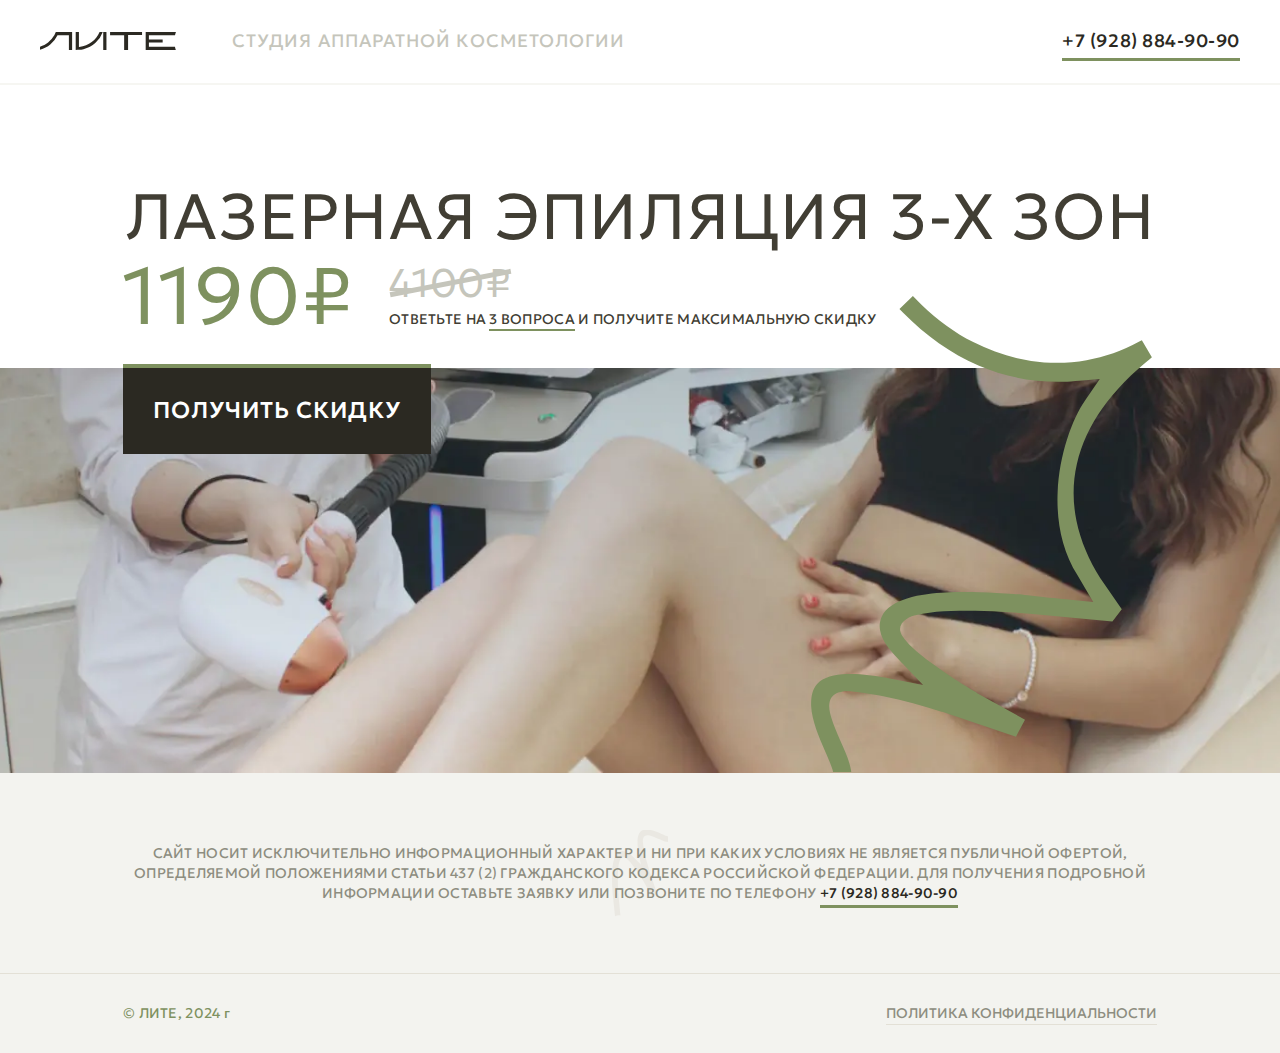
==== lite-without-animation/index.html @ 9e707480 "add two version of site" ====
<!DOCTYPE html>
<html lang="ru">
  <head>
    <title>Лите - Главная страница</title>
    <meta charset="utf-8">
    <meta name="keywords" content="">
    <meta name="description" content="Лите - Студия аппаратной косметологии">
    <meta http-equiv="X-UA-Compatible" content="IE=edge">
    <meta name="viewport" content="width=device-width, initial-scale=1.0">
    <meta name="format-detection" content="telephone=no">
    <link rel="shortcut icon" href="images/favicons/favicon.ico" type="image/x-icon">
    <link rel="apple-touch-icon" href="images/favicons/apple-touch-icon.png">
    <link rel="apple-touch-icon" sizes="180x180" href="images/favicons/apple-touch-icon-180x180.png">
    <link rel="icon" type="image/png" sizes="192x192" href="images/favicons/android-chrome-192x192.png">
    <link rel="icon" type="image/png" sizes="96x96" href="images/favicons/android-chrome-96x96.png">
    <link rel="icon" type="image/png" sizes="32x32" href="images/favicons/favicon-32x32.png">
    <link rel="icon" type="image/png" sizes="16x16" href="images/favicons/favicon-16x16.png">
    <link rel="manifest" href="images/favicons/manifest.json">
    <link rel="yandex-tableau-widget" href="images/favicons/yandex-browser-manifest.json">
    <meta name="msapplication-TileColor" content="#ffffff">
    <meta name="msapplication-TileImage" content="images/favicons/mstile-144x144.png">
    <meta name="msapplication-config" content="images/favicons/browserconfig.xml">
    <meta name="theme-color" content="#ffffff">
    <link rel="stylesheet" href="css/main.min.css">
  </head>
  <body class="index">
    <header class="scr_header">
      <div class="container scr_header__container">
        <button class="scr_header__logo quiz-close" type="button" aria-label="Перейти на главную">
          <picture> 
            <source media="(max-width: 767px)" srcset="./images/logo-small.svg" width="170" height="37"><img src="./images/logo.svg" width="145" height="19" alt="Логотип компании Лите">
          </picture><span>Студия аппаратной косметологии</span>
        </button><a class="scr_header__phone" href="tel:+79288849090" aria-label="Позвонить в компанию Лите"><span>+7 (928) 884-90-90</span><span>Звонок</span></a>
      </div>
      <div class="scr_header__progress"><span></span></div>
    </header>
    <main class="main">
      <div class="scr_quiz">
        <div class="container">
          <h1 class="scr_quiz__title">Лазерная <br class="mobile_only">эпиляция 3-х зон </h1>
          <div class="scr_quiz__info"> 
            <p class="scr_quiz__current">1190₽</p>
            <time class="scr_quiz__time" datetime="2024-05-15">до 15.05.24             </time>
            <p class="scr_quiz__old">4100₽</p>
            <p class="scr_quiz__cta">Ответьте на <span>3 вопроса</span> <br class="mobile_only">и получите максимальную скидку</p>
          </div>
        </div>
        <div class="scr_quiz__wrapper">
          <div class="container">
            <button class="scr_quiz__get_btn" type="button" aria-label="Получить скидку"><span>Получить скидку</span></button>
          </div>
          <div class="scr_quiz__img"><img sizes="100vw" srcset="./images/scr_quiz/scr_quiz_bg_640.webp 640w, ./images/scr_quiz/scr_quiz_bg_1000.webp 1000w, ./images/scr_quiz/scr_quiz_bg_1600.webp 1600w, ./images/scr_quiz/scr_quiz_bg_2000.webp 2000w, ./images/scr_quiz/scr_quiz_bg_3840.webp 3840w" src="images/undefined.webp" alt="Лазерная эпиляция" width="1920" height="525" decoding="async"/>
            <div class="scr_quiz__curve"></div>
          </div>
        </div>
        <div class="scr_quiz__forewarning">
          <div class="container">
            <p>Сайт носит исключительно информационный характер и ни при каких условиях не является публичной офертой, определяемой положениями Статьи 437 (2) Гражданского кодекса Российской Федерации. Для получения подробной информации оставьте заявку или позвоните по телефону <a href="tel:+79288849090">+7 (928) 884-90-90</a></p>
          </div>
        </div>
        <form class="scr_quiz__interview" action="#">
          <div class="scr_quiz__step active" data-step="1">
            <div class="scr_quiz__counter"><span>1</span>/4</div>
            <h2 class="scr_quiz__question">Вы делали ранее<br>лазерную эпиляцию?</h2>
            <p class="scr_quiz__hint">Выберите один вариант ответа</p>
            <fieldset class="scr_quiz__fieldset"> 
              <label class="scr_quiz__label scr_quiz__label_radio">
                <input type="radio" name="question_1" value="yes"><span class="scr_quiz__fake">Да</span>
              </label>
              <label class="scr_quiz__label scr_quiz__label_radio">
                <input type="radio" name="question_1" value="no"><span class="scr_quiz__fake">Нет</span>
              </label>
            </fieldset>
            <button class="scr_quiz__return quiz-close" type="button" aria-label="Вернуться на шаг назад">Назад</button>
          </div>
          <div class="scr_quiz__step" data-step="2">
            <div class="scr_quiz__counter"><span>2</span>/4</div>
            <h2 class="scr_quiz__question">Какие проблемы Вас привели к лазерной эпиляции?</h2>
            <p class="scr_quiz__hint">Выберите один вариант ответа</p>
            <fieldset class="scr_quiz__fieldset"> 
              <label class="scr_quiz__label scr_quiz__label_radio">
                <input type="radio" name="question_2" value="first_reason"><span class="scr_quiz__fake">Вросшие<br>волосы</span>
              </label>
              <label class="scr_quiz__label scr_quiz__label_radio">
                <input type="radio" name="question_2" value="second_reason"><span class="scr_quiz__fake">Раздражение<br>от бритья</span>
              </label>
              <label class="scr_quiz__label scr_quiz__label_radio">
                <input type="radio" name="question_2" value="third_reason"><span class="scr_quiz__fake">Просто<br>надоело бриться</span>
              </label>
              <label class="scr_quiz__label scr_quiz__label_radio">
                <input type="radio" name="question_2" value="all"><span class="scr_quiz__fake">Все<br>перечисленное</span>
              </label>
              <label class="scr_quiz__label scr_quiz__label_radio">
                <input type="radio" name="question_2" value="other"><span class="scr_quiz__fake">Другое</span>
              </label>
            </fieldset>
            <button class="scr_quiz__return quiz-backward" type="button" aria-label="Вернуться на шаг назад">Назад</button>
          </div>
          <div class="scr_quiz__step" data-step="3">
            <div class="scr_quiz__counter"><span>3</span>/4</div>
            <h2 class="scr_quiz__question">В каких зонах<br>хотели бы удалить волосы?</h2>
            <p class="scr_quiz__hint">Выберите один или более варианта ответа</p>
            <fieldset class="scr_quiz__fieldset"> 
              <label class="scr_quiz__label scr_quiz__label_checkbox">
                <input type="checkbox" name="question_3" value="bikini"><span class="scr_quiz__fake">Бикини</span>
              </label>
              <label class="scr_quiz__label scr_quiz__label_checkbox">
                <input type="checkbox" name="question_3" value="calves"><span class="scr_quiz__fake">Голени</span>
              </label>
              <label class="scr_quiz__label scr_quiz__label_checkbox">
                <input type="checkbox" name="question_3" value="armpits"><span class="scr_quiz__fake">Подмышки</span>
              </label>
              <label class="scr_quiz__label scr_quiz__label_checkbox">
                <input type="checkbox" name="question_3" value="all"><span class="scr_quiz__fake">Все тело</span>
              </label>
              <label class="scr_quiz__label scr_quiz__label_checkbox">
                <input type="checkbox" name="question_3" value="other"><span class="scr_quiz__fake">Другие зоны</span>
              </label>
            </fieldset>
            <div class="scr_quiz__nav">
              <button class="scr_quiz__return quiz-backward" type="button" aria-label="Вернуться на шаг назад">Назад</button>
              <button class="scr_quiz__forward quiz-forward" type="button" aria-label="Перейти к следующему шагу">Далее</button>
            </div>
          </div>
          <div class="scr_quiz__step" data-step="4">
            <div class="scr_quiz__counter"><span>4</span>/4</div>
            <h2 class="scr_quiz__question">Оставьте ваши контакты<br>и получите скидку</h2>
            <p class="scr_quiz__hint">Свяжемся с вами в ближайшее время, подробно проконсультируем и предложим удобную для вас дату</p>
            <fieldset class="scr_quiz__user_data_fieldset">
              <input class="scr_quiz__user_name scr_quiz__input" type="text" name="user_name" placeholder="ваше имя">
              <input class="scr_quiz__user_phone scr_quiz__input" type="text" name="user_phone" placeholder="ваш номер">
              <div class="scr_quiz__messenger">
                <label class="scr_quiz__messenger_label">
                  <input type="radio" name="user_messenger"><span>ЗВОНОК</span>
                </label>
                <label class="scr_quiz__messenger_label">
                  <input type="radio" name="user_messenger"><span>WhatsApp</span>
                </label>
                <label class="scr_quiz__messenger_label">
                  <input type="radio" name="user_messenger"><span>Telegram</span>
                </label>
              </div>
              <input class="scr_quiz__submit" type="submit" value="получить скидку">
            </fieldset>
            <button class="scr_quiz__return quiz-backward" type="button" aria-label="Вернуться на шаг назад">Назад</button>
          </div>
          <div class="scr_quiz__confirm">
            <h2 class="scr_quiz__thanks">Спасибо!</h2>
            <p class="scr_quiz__hint">Свяжемся с вами в ближайшее время, подробно проконсультируем и предложим удобную для вас дату</p>
            <button class="scr_quiz__close quiz-close" type="button">На главную</button>
          </div>
        </form>
      </div>
    </main>
    <footer class="scr_footer">
      <div class="container"><span class="scr_footer__copyright">© ЛИТЕ, 2024 г</span><a class="scr_footer__policy" href="#">Политика конфиденциальности</a></div>
    </footer>
    <script src="js/main.min.js"></script>
  </body>
</html>
---- lite-without-animation/css/main.min.css ----
html{line-height:1.15;-webkit-text-size-adjust:100%}body{margin:0}main{display:block}h1{font-size:2em;margin:.67em 0}hr{box-sizing:content-box;height:0;overflow:visible}pre{font-family:monospace,monospace;font-size:1em}a{background-color:transparent}abbr[title]{border-bottom:none;text-decoration:underline;-webkit-text-decoration:underline dotted;text-decoration:underline dotted}b,strong{font-weight:bolder}code,kbd,samp{font-family:monospace,monospace;font-size:1em}small{font-size:80%}sub,sup{font-size:75%;line-height:0;position:relative;vertical-align:baseline}sub{bottom:-.25em}sup{top:-.5em}img{border-style:none}button,input,optgroup,select,textarea{font-family:inherit;font-size:100%;line-height:1.15;outline:0;margin:0}button,input{overflow:visible}button,select{text-transform:none}[type=button],[type=reset],[type=submit],button{-webkit-appearance:button}[type=button]::-moz-focus-inner,[type=reset]::-moz-focus-inner,[type=submit]::-moz-focus-inner,button::-moz-focus-inner{border-style:none;padding:0}[type=button]:-moz-focusring,[type=reset]:-moz-focusring,[type=submit]:-moz-focusring,button:-moz-focusring{outline:1px dotted ButtonText}fieldset{padding:.35em .75em .625em}legend{box-sizing:border-box;color:inherit;display:table;max-width:100%;padding:0;white-space:normal}progress{vertical-align:baseline}textarea{overflow:auto}[type=checkbox],[type=radio]{box-sizing:border-box;padding:0}[type=number]::-webkit-inner-spin-button,[type=number]::-webkit-outer-spin-button{height:auto}[type=search]{-webkit-appearance:textfield;outline-offset:-2px}[type=search]::-webkit-search-decoration{-webkit-appearance:none}::-webkit-file-upload-button{-webkit-appearance:button;font:inherit}details{display:block}summary{display:list-item}template{display:none}[hidden]{display:none}@font-face{font-family:Geologica;src:local("Geologica Light"),local("Geologica-Light"),url(../fonts/Geologica-Light.woff2) format("woff2"),url(../fonts/Geologica-Light.woff) format("woff"),url(../fonts/Geologica-Light.ttf) format("truetype");font-weight:300;font-style:normal}@font-face{font-family:Geologica;src:local("Geologica Regular"),local("Geologica-Regular"),url(../fonts/Geologica-Regular.woff2) format("woff2"),url(../fonts/Geologica-Regular.woff) format("woff"),url(../fonts/Geologica-Regular.ttf) format("truetype");font-weight:400;font-style:normal}@font-face{font-family:Geologica;src:local("Geologica Medium"),local("Geologica-Medium"),url(../fonts/Geologica-Medium.woff2) format("woff2"),url(../fonts/Geologica-Medium.woff) format("woff"),url(../fonts/Geologica-Medium.ttf) format("truetype");font-weight:500;font-style:normal}@font-face{font-family:Nominee;src:url(../fonts/Nominee-MediumItalic.woff2) format("woff2"),url(../fonts/Nominee-MediumItalic.woff) format("woff"),url(../fonts/Nominee-MediumItalic.ttf) format("truetype");font-weight:500;font-style:italic;font-display:swap}*{box-sizing:border-box;min-height:.001vw}html{min-width:320px}body{width:100%;height:100%;min-height:100vh;min-width:320px;display:-webkit-flex;display:-ms-flexbox;display:flex;-webkit-flex-direction:column;-ms-flex-direction:column;flex-direction:column;-webkit-font-smoothing:antialiased;-moz-osx-font-smoothing:grayscale;color:#2b2922;font-family:Geologica,sans-serif;font-weight:400}body.lock,body.noscroll{overflow:hidden}.container{width:100%;max-width:1560px;min-width:320px;margin:0 auto;padding:0 20px}@media (max-width:1300px){.container{max-width:1074px}}a{color:inherit;text-decoration:none;outline:0}body,h1,h2,h3,h4,h5,h6,html,li,ol,p,ul{margin:0;padding:0;border:0;font-size:100%;vertical-align:baseline}ol,ul{list-style:none}button,input{padding:0;font-family:inherit;font-size:inherit;border:none;border-radius:0;-webkit-appearance:none;-moz-appearance:none;appearance:none;outline:0;color:inherit;background-color:transparent}button{cursor:pointer}textarea{border-radius:0}:active,:focus,:hover{outline:0;outline-offset:0}.scr_header{position:relative;z-index:4;padding:35px 0;background-color:#fff;border-bottom:2px solid #f6f6f2}@media (max-width:1600px){.scr_header{padding:33px 0}}@media (max-width:1300px){.scr_header{padding:31px 0}}@media (max-width:991px){.scr_header{padding:26px 0}}@media (max-width:767px){.scr_header{padding:25px 0 20px}}.scr_header.fixed{position:fixed;top:0;left:0;width:100%}.scr_header__container{max-width:1880px;display:-webkit-flex;display:-ms-flexbox;display:flex;-webkit-justify-content:space-between;-ms-flex-pack:justify;justify-content:space-between;-webkit-align-items:center;-ms-flex-align:center;align-items:center;padding:0 40px}@media (max-width:991px){.scr_header__container{padding:0 30px}}.scr_header__logo{display:-webkit-flex;display:-ms-flexbox;display:flex;-webkit-align-items:center;-ms-flex-align:center;align-items:center;gap:0 60px;cursor:pointer}.scr_header__logo img{display:block;width:145px;height:auto}.scr_header__logo span{white-space:nowrap;font-weight:400;font-size:20px;letter-spacing:.03em;text-transform:uppercase;color:#c5c5bb}@media (max-width:1300px){.scr_header__logo{gap:0 56px}.scr_header__logo img{width:136px}.scr_header__logo span{font-size:18px;letter-spacing:.06em}}@media (max-width:991px){.scr_header__logo{gap:0 29px}.scr_header__logo img{width:113px}.scr_header__logo span{font-size:15px}}@media (max-width:767px){.scr_header__logo{-webkit-flex-direction:column;-ms-flex-direction:column;flex-direction:column;gap:2px 0}.scr_header__logo img{width:167px}.scr_header__logo span{display:none}}.scr_header__phone{position:relative;font-weight:500;font-size:20px;letter-spacing:.03em;color:#2b2922;-webkit-transform:translateX(-25px);transform:translateX(-25px)}.scr_header__phone::after{content:"";position:absolute;display:block;bottom:-9px;left:0;width:100%;height:3px;background-color:#7e915f;transition:-webkit-transform .2s ease-out;transition:transform .2s ease-out;transition:transform .2s ease-out,-webkit-transform .2s ease-out}.scr_header__phone span:nth-child(2){display:none}@media (hover:hover){.scr_header__phone:hover::after{-webkit-transform:scaleX(1.1);transform:scaleX(1.1)}}@media (max-width:1600px){.scr_header__phone{-webkit-transform:translateX(-3px);transform:translateX(-3px)}}@media (max-width:1300px){.scr_header__phone{font-size:18px;text-align:right;-webkit-transform:translateX(0);transform:translateX(0)}}@media (max-width:991px){.scr_header__phone{font-size:15px}}@media (max-width:767px){.scr_header__phone::after{bottom:-2px;height:2px}.scr_header__phone span:nth-child(1){display:none}.scr_header__phone span:nth-child(2){display:block;font-size:16px;letter-spacing:.05em;text-transform:uppercase}}.scr_header__progress{position:absolute;bottom:-8px;left:0;width:100%;height:8px;overflow:hidden}.scr_header__progress span{display:block;position:absolute;width:100%;left:0;bottom:0;height:8px;background-color:#7e915f;-webkit-transform:translateX(-100%);transform:translateX(-100%);transition:-webkit-transform .2s ease-out;transition:transform .2s ease-out;transition:transform .2s ease-out,-webkit-transform .2s ease-out}.main{-webkit-flex-grow:1;-ms-flex-positive:1;flex-grow:1;display:-webkit-flex;display:-ms-flexbox;display:flex;-webkit-flex-direction:column;-ms-flex-direction:column;flex-direction:column}.scr_quiz{-webkit-flex-grow:1;-ms-flex-positive:1;flex-grow:1;display:-webkit-flex;display:-ms-flexbox;display:flex;-webkit-flex-direction:column;-ms-flex-direction:column;flex-direction:column;padding-top:103px;overflow-x:hidden}@media (max-width:1600px){.scr_quiz{padding-top:93px}}@media (max-width:1300px){.scr_quiz{padding-top:100px}}@media (max-width:991px){.scr_quiz{padding-top:74px}}@media (max-width:767px){.scr_quiz{padding-top:54px}}.scr_quiz>.container{-webkit-flex-shrink:0;-ms-flex-negative:0;flex-shrink:0}.mobile_only{display:none}@media (max-width:767px){.mobile_only{display:block}}.scr_quiz__title{margin-bottom:5px;font-weight:300;font-size:94px;line-height:1;letter-spacing:.02em;text-transform:uppercase;text-align:center;color:#413e34}@media (max-width:1600px){.scr_quiz__title{margin-bottom:10px;font-size:80px}}@media only screen and (max-width:1380px){.scr_quiz__title{font-size:70px}}@media only screen and (max-width:1380px) and (min-width:1301px){.scr_quiz__title{font-size:70px;font-size:calc(.1265822785 * 100vw + -94.6835443038px)}}@media only screen and (max-width:1380px) and (min-width:1380px){.scr_quiz__title{font-size:80px}}@media (max-width:1300px){.scr_quiz__title{margin-bottom:7px;font-size:64px}}@media only screen and (max-width:1080px){.scr_quiz__title{text-align:left;font-size:56px}}@media only screen and (max-width:1080px) and (min-width:992px){.scr_quiz__title{font-size:60px;font-size:calc(.0909090909 * 100vw + -34.1818181818px)}}@media only screen and (max-width:1080px) and (min-width:1080px){.scr_quiz__title{font-size:64px}}@media (max-width:991px){.scr_quiz__title{font-size:48px}}@media only screen and (max-width:820px){.scr_quiz__title{font-size:40px}}@media only screen and (max-width:820px) and (min-width:768px){.scr_quiz__title{font-size:44px;font-size:calc(.1538461538 * 100vw + -78.1538461538px)}}@media only screen and (max-width:820px) and (min-width:820px){.scr_quiz__title{font-size:48px}}@media (max-width:767px){.scr_quiz__title{margin-bottom:15px;padding-left:10px;font-size:32px;text-align:left}}@media only screen and (max-width:370px){.scr_quiz__title{padding-left:0}}.scr_quiz__info{display:grid;grid-template-columns:auto 1fr;grid-template-areas:"current old" "current cta";gap:0 30px;padding-left:10px}@media (max-width:1600px){.scr_quiz__info{gap:0 34px;padding-left:26px}}@media (max-width:1300px){.scr_quiz__info{padding-left:0}}@media (max-width:767px){.scr_quiz__info{grid-template-areas:"current time" "current old" "cta cta";gap:0 14px;padding-left:10px}}@media only screen and (max-width:370px){.scr_quiz__info{padding-left:0}}.scr_quiz__current{grid-area:current}.scr_quiz__time{grid-area:time}.scr_quiz__old{grid-area:old}.scr_quiz__cta{grid-area:cta}.scr_quiz__current{font-weight:300;font-size:120px;line-height:1;letter-spacing:.02em;text-transform:uppercase;color:#7e915f}@media (max-width:1600px){.scr_quiz__current{font-size:100px}}@media (max-width:1300px){.scr_quiz__current{font-size:80px}}@media (max-width:991px){.scr_quiz__current{font-size:60px}}@media (max-width:767px){.scr_quiz__current{font-size:64px}}@media only screen and (max-width:370px){.scr_quiz__current{font-size:58px}}.scr_quiz__time{display:none}@media (max-width:767px){.scr_quiz__time{display:block;padding-top:7px;font-weight:500;font-size:10px;letter-spacing:.02em;text-transform:uppercase;color:#c5c5bb}}.scr_quiz__old{position:relative;display:inline-block;width:-webkit-max-content;width:-moz-max-content;width:max-content;margin-bottom:3px;padding-top:10px;font-weight:300;font-size:60px;line-height:1;letter-spacing:.02em;text-transform:uppercase;color:#c5c5bb}.scr_quiz__old::after{content:"";position:absolute;display:block;left:0;top:55%;-webkit-transform:translateY(-50%) rotate(-11deg);transform:translateY(-50%) rotate(-11deg);width:100%;height:5px;background-color:#c5c5bb}@media (max-width:1600px){.scr_quiz__old{margin-bottom:0;padding-top:7px;font-size:50px}.scr_quiz__old::after{top:50%}}@media (max-width:1300px){.scr_quiz__old{font-size:40px}}@media (max-width:991px){.scr_quiz__old{font-size:30px}}@media (max-width:767px){.scr_quiz__old{font-size:40px}}@media only screen and (max-width:370px){.scr_quiz__old{font-size:30px}}.scr_quiz__cta{font-weight:400;font-size:20px;line-height:120%;letter-spacing:.02em;text-transform:uppercase;color:#413e34}.scr_quiz__cta span{position:relative;display:inline-block}.scr_quiz__cta span::after{content:"";display:block;position:absolute;left:0;bottom:-5px;width:100%;height:3px;background-color:#7e915f}@media (max-width:1600px){.scr_quiz__cta{font-size:17px}}@media (max-width:1300px){.scr_quiz__cta{font-size:14px}.scr_quiz__cta span:after{bottom:-3px;height:2px}}@media (max-width:767px){.scr_quiz__cta{margin-top:7px;font-size:14px;line-height:1.14}.scr_quiz__cta span::after{display:none}}.scr_quiz__wrapper{-webkit-flex-shrink:0;-ms-flex-negative:0;flex-shrink:0;position:relative;height:525px;margin-top:44px;cursor:pointer}.scr_quiz__wrapper .container{position:relative}@media (max-width:1600px){.scr_quiz__wrapper{height:446px;margin-top:35px}}@media (max-width:1300px){.scr_quiz__wrapper{height:405px;margin-top:32px}}@media (max-width:991px){.scr_quiz__wrapper{height:382px}}@media (max-width:767px){.scr_quiz__wrapper{height:auto;cursor:default;pointer-events:none}}.scr_quiz__img{position:relative;display:block;width:100%;height:100%}.scr_quiz__img img{display:block;width:100%;height:100%;-o-object-fit:cover;object-fit:cover}@media (max-width:767px){.scr_quiz__img{height:227px}}.scr_quiz__curve{position:absolute;bottom:0;right:10.9%;z-index:2;width:22.97%;max-width:441px;min-width:390px}.scr_quiz__curve::after{content:"";display:block;width:100%;padding-bottom:139.68%}.scr_quiz__curve::before{content:"";position:absolute;top:0;left:0;width:100%;height:100%;background-image:url("data:image/svg+xml,%3Csvg width='441' height='616' viewBox='0 0 441 616' fill='none' xmlns='http://www.w3.org/2000/svg'%3E%3Cpath fill-rule='evenodd' clip-rule='evenodd' d='M180.987 541.869L265.102 570.252L276.803 548.351L213.832 513.599L214.115 513.137C207.87 509.424 201.97 505.898 197.805 503.315L197.817 503.295C192.19 499.814 187.275 496.705 183.141 494.004C178.888 491.225 174.185 488.058 169.014 484.484C164.857 481.613 160.407 478.499 156.183 475.417C151.771 472.198 147.188 468.721 142.662 465.051C138.039 461.304 133.607 457.446 129.668 453.587C125.552 449.556 121.899 445.434 119.006 441.307C111.73 430.947 115.456 423.539 123.115 418.189C127.541 415.098 133.055 413.742 136.4 412.925L136.398 412.914L136.646 412.854C141.654 411.624 147.193 410.621 153.161 409.817C159.057 409.023 165.254 408.432 171.67 408.017C177.667 407.631 184.327 407.389 191.49 407.271C198.309 407.16 205.35 407.181 212.513 407.31C227.584 407.583 242.278 408.258 256.684 409.197C270.823 410.12 285.552 411.365 300.53 412.77L389.91 421.161L402.051 405.242L374.087 364.885C359.626 341.732 348.814 316.985 343.449 291.06C338.535 267.306 338.234 242.673 343.927 217.505C349.818 191.496 361.42 167.608 376.531 145.994C393.807 121.286 415.704 99.57 438.846 81.0973L438.827 81.0748L441 79.3397L428.021 57.2014L424.099 59.3467C402.709 71.052 379.94 79.0262 356.496 83.1642C333.019 87.3097 308.862 87.6124 284.737 83.9737C258.214 79.9807 233.101 71.5781 209.787 59.6248C185.435 47.1389 163.095 30.7664 143.213 11.5002C139.304 7.70692 135.495 3.85774 131.713 0L114.31 16.9513L119.094 21.8022C148.245 51.394 180.734 74.6724 216.536 90.0153C250.246 104.462 286.919 111.882 326.54 110.92H326.585C332.786 110.777 339.999 110.172 347.304 109.559L373.588 107.36L354.488 135.167C337.676 159.648 321.017 205.145 319.011 254.368C317.526 290.815 324.171 329.084 344.961 361.848C351.537 373.333 358.436 384.738 365.157 396.149L342.312 393.825C333.946 392.974 326.465 392.203 320.023 391.528C311.778 390.662 304.309 389.866 297.735 389.149C289.392 388.249 281.665 387.413 276.328 386.868C270.387 386.26 265.498 385.801 262.159 385.581H262.112C247.064 384.577 232.086 383.713 217.714 383.32C203.09 382.921 188.405 382.961 173.739 383.749C159.527 384.513 140.728 386.175 124.123 391.356C109.27 395.99 96.2681 403.421 91.0539 415.597C88.6336 421.248 88.2438 426.99 89.2473 432.596C90.5339 439.786 94.0631 446.868 98.64 453.395H98.6852C103.723 460.608 109.976 467.056 116.268 473.545L119.53 476.919L144.861 503.269L95.4886 493.865C81.7883 491.252 63.3109 488.549 46.0426 489.26C30.3871 489.907 15.8244 493.272 7.78292 502.123C4.85337 505.349 2.86161 509.341 1.6267 513.911C0.244285 519.029 -0.197102 524.805 0.0774425 531.026C0.894616 549.591 10.298 571.162 18.2705 589.452L18.2942 589.507L18.2824 589.512L18.3792 589.745L18.3965 589.738C21.9387 597.861 25.1826 605.301 26.9957 610.86C27.4812 612.351 28.0228 614.105 28.4847 616H51.9792C51.6853 613.96 51.3063 611.918 50.853 609.882C49.3565 603.156 47.0191 596.444 44.2209 590.05L41.286 583.367C36.4336 572.348 31.8686 561.986 28.6408 553.253C26.7933 548.252 25.3388 543.616 24.4365 539.439C23.3567 534.441 23.0756 529.927 23.8228 525.992C25.033 519.664 28.8949 515.147 36.0826 512.831C40.1964 511.505 45.5817 511.065 52.5046 511.664C56.4257 512.003 61.8779 512.714 69.0947 513.848C76.291 514.977 84.3335 516.385 93.3644 518.107C119.34 523.064 144.746 530.718 169.772 538.503L169.898 538.127L180.987 541.869Z' fill='%237E915F' /%3E%3C/svg%3E");background-repeat:no-repeat;background-position:center;background-size:contain}@media (max-width:1600px){.scr_quiz__curve{right:3.4%;width:27.45%;max-width:375px;min-width:310px}}@media (max-width:1300px){.scr_quiz__curve{right:10%;width:26.65%}}@media (max-width:991px){.scr_quiz__curve{right:-4%;width:34.17%;max-width:285px;min-width:240px}}@media (max-width:767px){.scr_quiz__curve{right:-9%;width:44.36%;max-width:173px;min-width:173px}}.scr_quiz__get_btn{position:absolute;top:-4px;left:20px;z-index:3;display:-webkit-flex;display:-ms-flexbox;display:flex;-webkit-justify-content:center;-ms-flex-pack:center;justify-content:center;-webkit-align-items:center;-ms-flex-align:center;align-items:center;min-width:308px;min-height:96px;font-weight:500;font-size:24px;letter-spacing:.04em;text-transform:uppercase;text-align:center;color:#fff;background-color:#2b2922;border-top:4px solid #7e915f;cursor:pointer;transition:background-color .2s ease-out,border-color .2s ease-out}@media (hover:hover){.scr_quiz__get_btn:hover{background-color:#7e915f;border-top-color:#2b2922}}@media (max-width:1300px){.scr_quiz__get_btn{min-height:90px;font-size:23px}}@media (max-width:767px){.scr_quiz__get_btn{position:relative;top:unset;left:unset;display:block;width:-webkit-max-content;width:-moz-max-content;width:max-content;min-width:unset;height:auto;min-height:unset;margin:0 auto 47px 0;border:0;border-radius:0;background-color:transparent!important;color:#2b2922;pointer-events:all}.scr_quiz__get_btn::before{content:"";display:block;position:absolute;bottom:-7px;left:0;width:100%;height:3px;background-color:#7e915f;transition:-webkit-transform .2s ease-out;transition:transform .2s ease-out;transition:transform .2s ease-out,-webkit-transform .2s ease-out;pointer-events:none}}@media (max-width:767px) and (hover:hover){.scr_quiz__get_btn:hover::before{-webkit-transform:scaleX(1.1);transform:scaleX(1.1)}}.scr_quiz__forewarning{-webkit-flex-grow:1;-ms-flex-positive:1;flex-grow:1;padding:75px 0;background-color:#f3f3ef}.scr_quiz__forewarning p{position:relative;z-index:1;font-weight:400;font-size:14px;line-height:143%;letter-spacing:.02em;text-transform:uppercase;text-align:center;color:#8d8d80}.scr_quiz__forewarning p::after{content:"";position:absolute;top:50%;left:50%;z-index:-1;width:56px;height:87px;-webkit-transform:translate(-50%,-50%);transform:translate(-50%,-50%);background-image:url("data:image/svg+xml,%3Csvg width='56' height='87' viewBox='0 0 56 87' fill='none' xmlns='http://www.w3.org/2000/svg'%3E%3Cpath fill-rule='evenodd' clip-rule='evenodd' d='M38.1773 43.6094L45.0011 63.8771L39.7357 66.6965L31.3806 51.5235L31.2696 51.5915C30.377 50.0868 29.5293 48.6652 28.9082 47.6618L28.9035 47.6646C28.0664 46.3086 27.3191 45.1241 26.6699 44.1284C26.0016 43.1037 25.2403 41.9703 24.3807 40.7243C22.8879 38.5579 21.3639 36.4203 19.7088 34.375C18.8081 33.2608 17.8804 32.193 16.9529 31.2438C15.9833 30.2521 14.9926 29.3718 14.0001 28.6748C11.5096 26.9216 9.72846 27.8197 8.44243 29.665C7.69926 30.7312 7.37297 32.06 7.17679 32.8662L7.17394 32.8655C6.84765 34.1978 6.61198 35.545 6.42948 36.9046C6.01775 39.9663 5.86803 43.0529 5.81744 46.14C5.79059 47.7832 5.79551 49.4798 5.82649 51.2057C5.89257 54.8371 6.05443 58.3776 6.28029 61.8487C6.50203 65.2554 6.80145 68.8045 7.13935 72.4136L8.41558 86.0391C6.58256 85.5667 4.59543 85.9335 3.04327 87C2.52725 81.912 2.01332 76.8242 1.46065 71.7401C1.24382 69.7296 1.04297 67.868 0.911834 66.5821C0.765729 65.1506 0.655261 63.9726 0.602601 63.1678V63.1567C0.129955 56.0662 -0.218536 48.9677 0.161956 41.8629C0.481011 35.9186 1.55769 24.6265 7.81902 21.9397C10.9851 20.5806 14.2551 21.905 16.9067 23.7673V23.7787C18.6406 24.9923 20.1907 26.499 21.7508 28.0148L28.8973 34.9048L26.6361 23.0083C26.008 19.7071 25.358 15.255 25.5292 11.0941C25.6846 7.32188 26.4938 3.81298 28.6216 1.87537C30.4508 0.210411 33.2061 -0.0858536 35.5704 0.018692C40.0338 0.215591 45.2203 2.48112 49.6176 4.40239L49.6305 4.40809L49.6318 4.40523L49.6878 4.42859L49.686 4.43274C51.6391 5.28597 53.4277 6.06787 54.7643 6.50473C55.1226 6.62173 55.5444 6.7522 56 6.86349V12.5246C53.8515 12.2143 51.7454 11.5255 49.7611 10.6552L48.1542 9.94801C45.5055 8.77854 43.0142 7.67885 40.9143 6.90111C39.7119 6.45595 38.5973 6.10548 37.5934 5.88808C34.8319 5.28986 32.1917 5.597 31.196 8.69448C30.8775 9.68546 30.7714 10.9831 30.9154 12.6512C30.997 13.596 31.1681 14.9097 31.4405 16.6488C31.712 18.3825 32.0507 20.3204 32.4645 22.4964C33.6563 28.7552 35.4963 34.877 37.368 40.907L37.2777 40.9373L38.1773 43.6094Z' fill='%23EAE8E2' /%3E%3C/svg%3E");background-repeat:no-repeat;background-position:center;background-size:cover}.scr_quiz__forewarning a{position:relative;display:inline-block;font-weight:500;color:#2b2922}.scr_quiz__forewarning a::after{content:"";position:absolute;bottom:-5px;left:0;width:100%;height:3px;background-color:#7e915f;transition:-webkit-transform .2s ease-out;transition:transform .2s ease-out;transition:transform .2s ease-out,-webkit-transform .2s ease-out;pointer-events:none}@media (hover:hover){.scr_quiz__forewarning a:hover::after{-webkit-transform:scaleX(1.05);transform:scaleX(1.05)}}@media (max-width:1600px){.scr_quiz__forewarning p{max-width:1200px;margin:0 auto}}@media (max-width:1300px){.scr_quiz__forewarning{padding:70px 0}}@media (max-width:991px){.scr_quiz__forewarning{padding:60px 0}.scr_quiz__forewarning p{max-width:746px;font-size:13px}}@media (max-width:767px){.scr_quiz__forewarning{padding:37px 0}.scr_quiz__forewarning p{max-width:330px;font-size:8px;line-height:125%;text-align:left}.scr_quiz__forewarning a::after{bottom:-1px;height:1px}}.scr_quiz__interview{position:fixed;top:0;left:0;z-index:3;width:100%;min-width:320px;height:100%;-webkit-flex-direction:column;-ms-flex-direction:column;flex-direction:column;-webkit-align-items:center;-ms-flex-align:center;align-items:center;background-color:#fff;overflow-y:auto;display:none}.scr_quiz__interview.active{display:-webkit-flex;display:-ms-flexbox;display:flex}.scr_quiz__step{padding-top:114px}@media (max-width:1300px){.scr_quiz__step{padding-top:100px}}@media (max-width:991px){.scr_quiz__step{padding-top:84px}}@media (max-width:767px){.scr_quiz__step{width:100%;padding:93px 30px 0}}.scr_quiz__counter{margin-bottom:130px;font-weight:400;font-size:20px;text-transform:uppercase;text-align:center;color:#969696}.scr_quiz__counter span{font-size:40px;color:#2b2922}@media (max-width:1300px){.scr_quiz__counter{margin-bottom:115px}}@media (max-width:991px){.scr_quiz__counter{margin-bottom:93px;font-size:17px}.scr_quiz__counter span{font-size:34px}}@media (max-width:767px){.scr_quiz__counter{margin-bottom:60px;font-size:20px}.scr_quiz__counter span{font-size:40px}}.scr_quiz__question,.scr_quiz__thanks{max-width:720px;margin:0 auto 30px;font-family:Nominee,sans-serif;font-style:italic;font-weight:600;font-size:40px;line-height:110%;text-transform:uppercase;text-align:center;color:#2b2922}@media (max-width:1300px){.scr_quiz__question,.scr_quiz__thanks{margin-bottom:25px;font-size:36px;line-height:111%}}@media (max-width:991px){.scr_quiz__question,.scr_quiz__thanks{margin-bottom:22px;font-size:32px;line-height:117%}}@media (max-width:767px){.scr_quiz__question,.scr_quiz__thanks{margin-bottom:18px;font-size:20px;line-height:110%}}.scr_quiz__hint{max-width:480px;margin:0 auto 30px;font-weight:300;font-size:14px;letter-spacing:.02em;text-align:center;color:#c5c5bb}@media (max-width:1300px){.scr_quiz__hint{font-size:13px}}@media (max-width:991px){.scr_quiz__hint{margin-bottom:26px}}@media (max-width:767px){.scr_quiz__hint{margin-bottom:24px;font-size:12px}}.scr_quiz__fieldset{max-width:751px;display:-webkit-flex;display:-ms-flexbox;display:flex;-webkit-justify-content:center;-ms-flex-pack:center;justify-content:center;gap:20px;-webkit-flex-wrap:wrap;-ms-flex-wrap:wrap;flex-wrap:wrap;margin:0;margin-bottom:110px;padding:0;-webkit-appearance:none;-moz-appearance:none;appearance:none;border:0;outline:0}@media (max-width:1300px){.scr_quiz__fieldset{margin-bottom:93px}}@media (max-width:991px){.scr_quiz__fieldset{margin-bottom:65px}}@media (max-width:767px){.scr_quiz__fieldset{gap:15px;margin-bottom:15px}}.scr_quiz__label input{position:absolute;width:1px;height:1px;z-index:-1;border:0;padding:0}.scr_quiz__label input:checked+.scr_quiz__fake{color:#fff;background-color:#2b2922;font-family:Nominee,sans-serif;font-style:italic;font-weight:600}@media (max-width:575px){.scr_quiz__label{width:47%}}.scr_quiz__label_radio input:checked+.scr_quiz__fake::after{opacity:1}.scr_quiz__label_radio .scr_quiz__fake{position:relative}.scr_quiz__label_radio .scr_quiz__fake::after{content:"";position:absolute;bottom:0;right:-5%;width:102px;height:117px;opacity:0;transition:opacity .2s ease-out;background-image:url("data:image/svg+xml,%3Csvg width='102' height='117' viewBox='0 0 102 117' fill='none' xmlns='http://www.w3.org/2000/svg'%3E%3Cpath fill-rule='evenodd' clip-rule='evenodd' d='M90.5671 71.584L102 46.999L95.7162 42.7311L83.0436 60.6847L82.9064 60.5789C81.73 62.1351 80.5519 63.6834 79.3687 65.1901C78.2763 66.5851 77.1655 67.9689 76.0375 69.3379C74.8931 70.726 73.7719 72.0536 72.6767 73.3144C71.6448 74.5029 70.5408 75.7593 69.4972 76.9004C68.296 78.2135 67.0679 79.5102 65.8903 80.6728L65.8835 80.6656C64.555 81.9776 63.2286 83.2012 61.9645 84.2341C60.5968 85.3516 59.2191 86.3245 57.8682 87.0647C54.4622 88.9332 52.3227 87.5566 50.9426 85.0529C50.1523 83.6192 49.9206 81.8793 49.7814 80.8313L49.773 80.7678L49.771 80.7682C49.5621 79.2144 49.4392 77.4972 49.3908 75.6487C49.344 73.8461 49.3684 71.9509 49.4536 69.9891C49.5365 68.0955 49.6813 66.0704 49.8766 63.9501C50.0671 61.8796 50.3067 59.7384 50.584 57.5586C51.1731 52.9321 51.8613 48.5046 52.614 44.2195C53.3482 40.0398 54.2182 35.5962 55.1545 31.0328L60.6596 4.21042L56.2057 0L43.1238 7.07098L42.9841 7.14085C35.441 10.766 27.5382 13.2301 19.4633 14.0007C13.0218 14.6155 6.50072 14.1524 0 12.3454V18.699C6.64197 20.3646 13.7757 21.2689 20.9035 20.9064C27.7795 20.5566 34.6604 19.0347 41.0923 15.8867L41.1899 15.8312L52.2262 10.8754L50.7589 17.7508C50.1599 20.5574 49.6773 22.8076 49.324 24.4373C48.7322 27.1669 48.2404 29.4199 47.8647 31.1206L47.8607 31.1247C46.8271 35.8261 45.9464 39.829 45.5995 41.7941C44.7932 46.343 44.0341 50.8657 43.4435 55.1887C42.8357 59.6351 42.3619 64.0918 42.1202 68.529C41.8837 72.8716 41.7701 78.6383 42.8037 83.8588C43.7256 88.5144 45.5623 92.7025 49.1035 94.6867C50.7525 95.6114 52.4867 95.9207 54.2177 95.8026C56.4373 95.6505 58.7158 94.8093 60.8701 93.6295H60.8841C63.1517 92.393 65.3605 90.6811 67.5829 88.9587C67.7454 88.8326 67.6441 88.9108 67.5829 88.9591L67.5845 88.9608L68.7397 88.0756L77.5969 81.2705L73.1065 95.9171C72.0857 99.2428 70.9421 103.541 70.3655 107.9C69.9486 111.054 69.8273 114.222 70.2795 117H77.9742C77.4877 116.357 77.1367 115.554 76.9331 114.573C76.6662 113.287 76.7102 111.643 77.1215 109.563C77.3772 108.269 77.7714 106.632 78.324 104.596C78.8149 102.785 79.5112 100.406 80.4383 97.3852C82.8176 89.6351 85.9827 82.1935 89.1742 74.8758L89.0606 74.8239L90.5671 71.584Z' fill='%237E915F' /%3E%3C/svg%3E");background-repeat:no-repeat;background-position:center;background-size:cover;pointer-events:none}@media (max-width:1300px){.scr_quiz__label_radio .scr_quiz__fake::after{width:93px;height:106px}}@media (max-width:991px){.scr_quiz__label_radio .scr_quiz__fake::after{width:87px;height:100px}}@media (max-width:767px){.scr_quiz__label_radio .scr_quiz__fake::after{width:80px;height:92px}}.scr_quiz__label_checkbox input:checked+.scr_quiz__fake::after{display:none}.scr_quiz__label_checkbox input:checked+.scr_quiz__fake::before{display:block;background-image:url("data:image/svg+xml,%3Csvg width='24' height='24' viewBox='0 0 24 24' fill='none' xmlns='http://www.w3.org/2000/svg'%3E%3Cpath d='M21 7.00003L9 19L3.5 13.5L4.91 12.09L9 16.17L19.59 5.59003L21 7.00003Z' fill='%23A5BE7D' /%3E%3C/svg%3E");background-repeat:no-repeat;background-position:center;background-size:cover}.scr_quiz__label_checkbox .scr_quiz__fake{position:relative;-webkit-justify-content:space-between;-ms-flex-pack:justify;justify-content:space-between;gap:0 10px;padding:55px 50px 17px 24px}.scr_quiz__label_checkbox .scr_quiz__fake::after,.scr_quiz__label_checkbox .scr_quiz__fake::before{content:"";position:absolute;bottom:17px;right:24px;width:24px;height:24px;display:inline-block;box-sizing:border-box}.scr_quiz__label_checkbox .scr_quiz__fake::before{display:none}.scr_quiz__label_checkbox .scr_quiz__fake::after{border:2px solid #c5c5bb;transition:border-color .2s ease-out}@media (hover:hover){.scr_quiz__label_checkbox .scr_quiz__fake:hover::after{border-color:#fff}}@media (max-width:767px){.scr_quiz__label_checkbox .scr_quiz__fake{padding:54px 30px 12px 11px}.scr_quiz__label_checkbox .scr_quiz__fake::after,.scr_quiz__label_checkbox .scr_quiz__fake::before{width:16px;height:16px;bottom:12px;right:11px}}.scr_quiz__fake{height:100%;display:-webkit-flex;display:-ms-flexbox;display:flex;-webkit-align-items:flex-end;-ms-flex-align:end;align-items:flex-end;width:237px;min-height:100px;padding:60px 24px 17px;font-weight:400;font-size:18px;color:#8d8d80;background-color:#f3f3ef;cursor:pointer;transition:color .2s ease-out,background-color .2s ease-out}@media (hover:hover){.scr_quiz__fake:hover{color:#fff;background-color:#2b2922;font-family:Nominee,sans-serif;font-style:italic;font-weight:600}}@media (max-width:1300px){.scr_quiz__fake{width:215px;min-height:90px;padding:55px 24px 17px;font-size:16px}}@media (max-width:991px){.scr_quiz__fake{width:202px;min-height:85px;padding:51px 24px 17px;font-size:15px}}@media (max-width:767px){.scr_quiz__fake{width:156px;min-height:80px;padding:54px 11px 12px;font-size:14px}}@media (max-width:575px){.scr_quiz__fake{width:100%}}.scr_quiz__return{min-width:495px;min-height:100px;margin:0 auto;display:-webkit-flex;display:-ms-flexbox;display:flex;-webkit-justify-content:center;-ms-flex-pack:center;justify-content:center;-webkit-align-items:center;-ms-flex-align:center;align-items:center;padding:5px;font-weight:400;font-size:14px;letter-spacing:.05em;text-transform:uppercase;text-align:center;color:#c5c5bb;transition:color .2s ease-out}@media (max-width:767px){.scr_quiz__return{width:100%;min-width:unset;min-height:80px;font-size:16px}}@media (hover:hover){.scr_quiz__return:hover{color:#2b2922}}.scr_quiz__nav{max-width:500px;margin:26px auto 0;display:-webkit-flex;display:-ms-flexbox;display:flex;-webkit-justify-content:space-between;-ms-flex-pack:justify;justify-content:space-between;-webkit-align-items:center;-ms-flex-align:center;align-items:center}.scr_quiz__nav .scr_quiz__forward,.scr_quiz__nav .scr_quiz__return{display:inline-block;width:auto;min-width:auto;min-height:50px;margin:0}.scr_quiz__nav .scr_quiz__forward{position:relative;font-weight:500;font-size:20px;letter-spacing:.05em;text-transform:uppercase;color:#2b2922}.scr_quiz__nav .scr_quiz__forward::after{content:"";position:absolute;bottom:7px;left:0;width:100%;height:3px;background-color:#7e915f;transition:-webkit-transform .2s ease-out;transition:transform .2s ease-out;transition:transform .2s ease-out,-webkit-transform .2s ease-out;pointer-events:none}@media (hover:hover){.scr_quiz__nav .scr_quiz__forward:hover::after{-webkit-transform:scaleX(1.1);transform:scaleX(1.1)}}@media (max-width:1300px){.scr_quiz__nav .scr_quiz__forward{font-size:18px}}@media (max-width:991px){.scr_quiz__nav .scr_quiz__forward{font-size:16px}}.scr_quiz__user_data_fieldset{max-width:494px;margin:0 auto 110px;padding:0;border:0;outline:0;-webkit-appearance:none;-moz-appearance:none;appearance:none}@media (max-width:1300px){.scr_quiz__user_data_fieldset{max-width:470px;margin-bottom:93px}}@media (max-width:991px){.scr_quiz__user_data_fieldset{margin-top:85px;margin-bottom:65px}}@media (max-width:767px){.scr_quiz__user_data_fieldset{margin-top:0;margin-bottom:15px}}.scr_quiz__input{display:-webkit-flex;display:-ms-flexbox;display:flex;-webkit-align-items:flex-end;-ms-flex-align:end;align-items:flex-end;width:100%;min-height:62px;padding:20px 0 5px;margin-bottom:30px;font-weight:500;font-size:20px;line-height:1;letter-spacing:.03em;text-transform:uppercase;border-bottom:2px solid #c5c5bb}.scr_quiz__input::-webkit-input-placeholder{color:#c5c5bb}.scr_quiz__input::-moz-placeholder{color:#c5c5bb}.scr_quiz__input:-ms-input-placeholder{color:#c5c5bb}.scr_quiz__input::placeholder{color:#c5c5bb}.scr_quiz__input:focus{border-bottom-color:#7e915f}@media (max-width:1600px){.scr_quiz__input{padding:35px 0 3px}}@media (max-width:1300px){.scr_quiz__input{min-height:40px;font-size:19px}}@media (max-width:991px){.scr_quiz__input{padding:30px 0 3px}}@media (max-width:767px){.scr_quiz__input{min-height:42px;padding:10px 0 5px;font-size:16px}}@media only screen and (max-width:360px){.scr_quiz__input{font-size:14px}}.scr_quiz__messenger{display:-webkit-flex;display:-ms-flexbox;display:flex;-webkit-justify-content:space-between;-ms-flex-pack:justify;justify-content:space-between;-webkit-align-items:center;-ms-flex-align:center;align-items:center;margin-top:60px;border-bottom:2px solid #c5c5bb}@media (max-width:991px){.scr_quiz__messenger{margin-top:50px}}.scr_quiz__messenger_label{position:relative}.scr_quiz__messenger_label input{position:absolute;top:0;left:0;z-index:-1;width:1px;height:1px;opacity:0}.scr_quiz__messenger_label input:checked+span{color:#2b2922}.scr_quiz__messenger_label input:checked+span::after{opacity:1}.scr_quiz__messenger_label span{position:relative;display:inline-block;font-weight:500;font-size:20px;letter-spacing:.03em;text-transform:uppercase;text-align:right;color:#c5c5bb;padding-bottom:8px;transition:color .2s ease-out;cursor:pointer}.scr_quiz__messenger_label span::after{content:"";position:absolute;bottom:-4px;left:0;z-index:1;width:100%;height:4px;background-color:#7e915f;opacity:0;transition:opacity .2s ease-out}@media (hover:hover){.scr_quiz__messenger_label span:hover{color:#2b2922}}@media (max-width:1300px){.scr_quiz__messenger_label span{font-size:19px}}@media (max-width:767px){.scr_quiz__messenger_label span{font-size:16px}}@media only screen and (max-width:360px){.scr_quiz__messenger_label span{font-size:14px}}.scr_quiz__submit{display:-webkit-flex;display:-ms-flexbox;display:flex;-webkit-justify-content:center;-ms-flex-pack:center;justify-content:center;-webkit-align-items:center;-ms-flex-align:center;align-items:center;width:100%;min-height:96px;margin-top:56px;font-weight:500;font-size:24px;letter-spacing:.04em;text-transform:uppercase;text-align:center;color:#fff;background-color:#7e915f;cursor:pointer;transition:background-color .2s ease-out}@media (hover:hover){.scr_quiz__submit:hover{background-color:#718255}}@media (max-width:1600px){.scr_quiz__submit{margin-top:53px}}@media (max-width:1300px){.scr_quiz__submit{min-height:90px;font-size:23px}}@media (max-width:767px){.scr_quiz__submit{min-height:72px;margin-top:62px;font-size:20px}}.scr_quiz__confirm{padding-top:290px}@media (max-width:1300px){.scr_quiz__confirm{padding-top:260px}}@media (max-width:991px){.scr_quiz__confirm{padding-top:233px}}@media (max-width:767px){.scr_quiz__confirm{padding:190px 30px 0}}.scr_quiz__close{position:relative;display:block;width:-webkit-max-content;width:-moz-max-content;width:max-content;margin:0 auto;font-weight:500;font-size:20px;letter-spacing:.03em;text-align:center;text-transform:uppercase;color:#2b2922}.scr_quiz__close::after{content:"";display:block;position:absolute;bottom:-9px;left:0;width:100%;height:3px;background-color:#7e915f;transition:-webkit-transform .2s ease-out;transition:transform .2s ease-out;transition:transform .2s ease-out,-webkit-transform .2s ease-out;pointer-events:none}@media (hover:hover){.scr_quiz__close:hover::after{-webkit-transform:scaleX(1.07);transform:scaleX(1.07)}}@media (max-width:1300px){.scr_quiz__close{font-size:18px}}@media (max-width:991px){.scr_quiz__close{font-size:16px}}.scr_quiz__step{display:none}.scr_quiz__step.active{display:block}.scr_quiz__confirm{display:none}.scr_quiz__confirm.active{display:block}.scr_footer{min-height:80px;display:-webkit-flex;display:-ms-flexbox;display:flex;-webkit-align-items:center;-ms-flex-align:center;align-items:center;padding:20px 0;background-color:#f3f3ef;border-top:1px solid #e3e0d6}.scr_footer .container{min-height:100%;display:-webkit-flex;display:-ms-flexbox;display:flex;-webkit-justify-content:space-between;-ms-flex-pack:justify;justify-content:space-between;-webkit-align-items:center;-ms-flex-align:center;align-items:center}.scr_footer__copyright{font-weight:400;font-size:14px;line-height:143%;letter-spacing:.02em;color:#7e915f}@media (max-width:991px){.scr_footer__copyright{font-size:13px}}@media (max-width:767px){.scr_footer__copyright{font-size:10px;line-height:200%}}.scr_footer__policy{position:relative;font-weight:400;font-size:14px;line-height:143%;text-transform:uppercase;text-align:right;color:#8d8d80}.scr_footer__policy::after{content:"";position:absolute;left:0;bottom:-2px;width:100%;height:1px;background-color:#e3e0d6;transition:background-color .2s ease-out}@media (hover:hover){.scr_footer__policy:hover::after{background-color:#8d8d80}}@media (max-width:991px){.scr_footer__policy{font-size:13px}}@media (max-width:767px){.scr_footer__policy{font-size:10px;line-height:200%}}
/*# sourceMappingURL=maps/main.min.css.map */
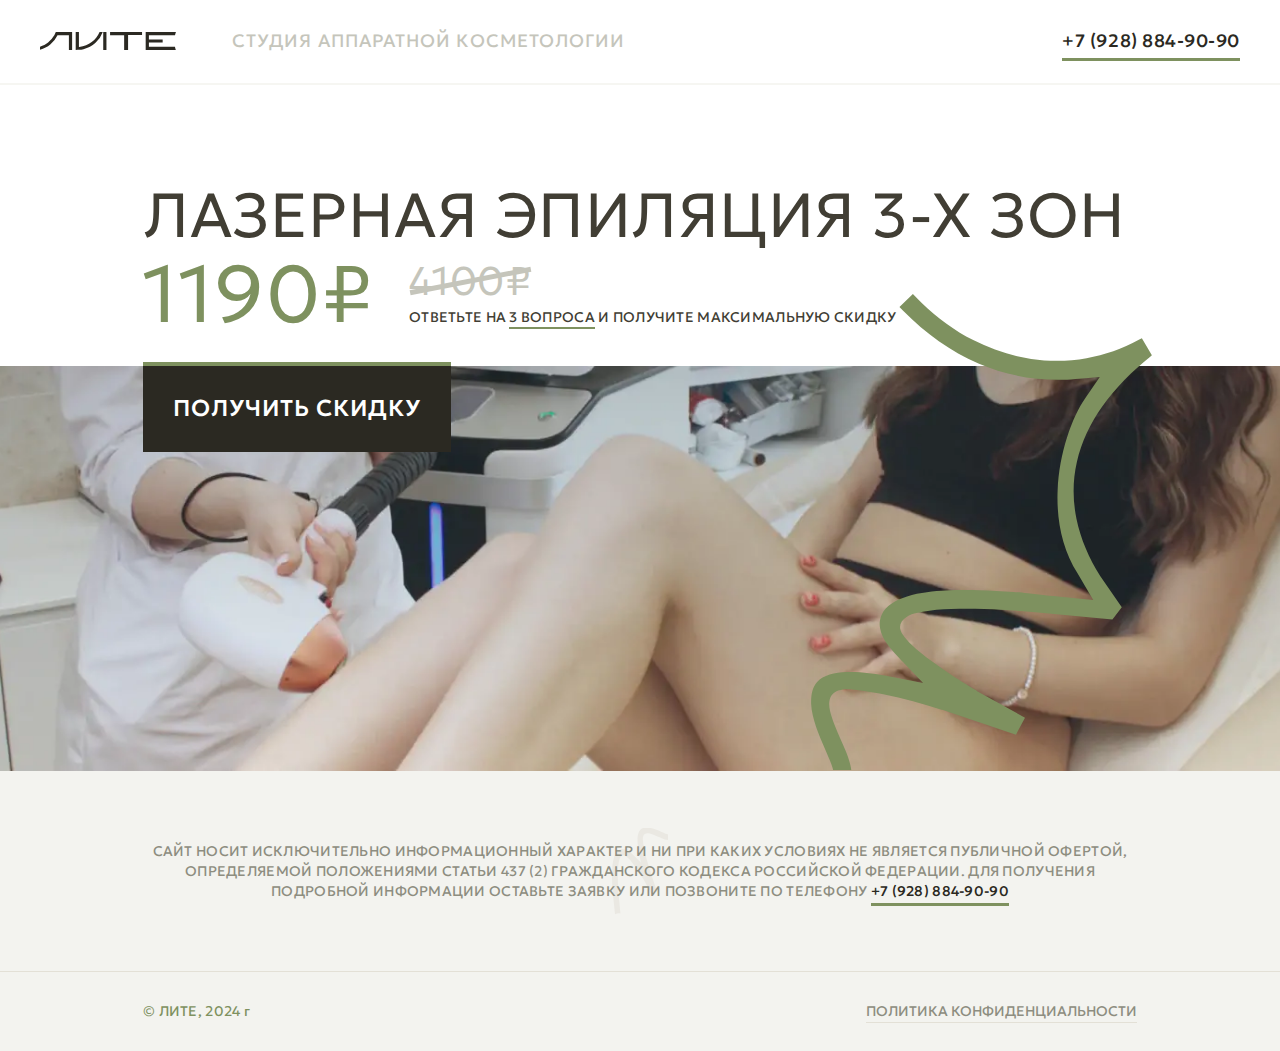
==== commit 6df251d8: "update gh-pages after add policy page" ====
--- a/lite-without-animation/index.html
+++ b/lite-without-animation/index.html
@@ -25,14 +25,11 @@
   </head>
   <body class="index">
     <header class="scr_header">
-      <div class="container scr_header__container">
-        <button class="scr_header__logo quiz-close" type="button" aria-label="Перейти на главную">
+      <div class="container scr_header__container"><a class="scr_header__logo" href="./index.html" aria-label="Перейти на главную">
           <picture> 
             <source media="(max-width: 767px)" srcset="./images/logo-small.svg" width="170" height="37"><img src="./images/logo.svg" width="145" height="19" alt="Логотип компании Лите">
-          </picture><span>Студия аппаратной косметологии</span>
-        </button><a class="scr_header__phone" href="tel:+79288849090" aria-label="Позвонить в компанию Лите"><span>+7 (928) 884-90-90</span><span>Звонок</span></a>
-      </div>
-      <div class="scr_header__progress"><span></span></div>
+          </picture><span>Студия аппаратной косметологии</span></a><a class="scr_header__phone" href="tel:+79288849090" aria-label="Позвонить в компанию Лите"><span>+7 (928) 884-90-90</span><span>Звонок</span></a></div>
+      <div class="scr_header__progress"><span class="progress-line"></span></div>
     </header>
     <main class="main">
       <div class="scr_quiz">
@@ -128,10 +125,10 @@
             <p class="scr_quiz__hint">Свяжемся с вами в ближайшее время, подробно проконсультируем и предложим удобную для вас дату</p>
             <fieldset class="scr_quiz__user_data_fieldset">
               <input class="scr_quiz__user_name scr_quiz__input" type="text" name="user_name" placeholder="ваше имя">
-              <input class="scr_quiz__user_phone scr_quiz__input" type="text" name="user_phone" placeholder="ваш номер">
+              <input class="scr_quiz__user_phone scr_quiz__input required" type="text" name="user_phone" placeholder="ваш номер">
               <div class="scr_quiz__messenger">
                 <label class="scr_quiz__messenger_label">
-                  <input type="radio" name="user_messenger"><span>ЗВОНОК</span>
+                  <input type="radio" name="user_messenger" checked><span>ЗВОНОК</span>
                 </label>
                 <label class="scr_quiz__messenger_label">
                   <input type="radio" name="user_messenger"><span>WhatsApp</span>
@@ -153,7 +150,7 @@
       </div>
     </main>
     <footer class="scr_footer">
-      <div class="container"><span class="scr_footer__copyright">© ЛИТЕ, 2024 г</span><a class="scr_footer__policy" href="#">Политика конфиденциальности</a></div>
+      <div class="container"><span class="scr_footer__copyright">© ЛИТЕ, 2024 г</span><a class="scr_footer__policy" href="./policy.html">Политика конфиденциальности</a></div>
     </footer>
     <script src="js/main.min.js"></script>
   </body>
--- a/lite-without-animation/css/main.min.css
+++ b/lite-without-animation/css/main.min.css
@@ -1,2 +1,2 @@
-html{line-height:1.15;-webkit-text-size-adjust:100%}body{margin:0}main{display:block}h1{font-size:2em;margin:.67em 0}hr{box-sizing:content-box;height:0;overflow:visible}pre{font-family:monospace,monospace;font-size:1em}a{background-color:transparent}abbr[title]{border-bottom:none;text-decoration:underline;-webkit-text-decoration:underline dotted;text-decoration:underline dotted}b,strong{font-weight:bolder}code,kbd,samp{font-family:monospace,monospace;font-size:1em}small{font-size:80%}sub,sup{font-size:75%;line-height:0;position:relative;vertical-align:baseline}sub{bottom:-.25em}sup{top:-.5em}img{border-style:none}button,input,optgroup,select,textarea{font-family:inherit;font-size:100%;line-height:1.15;outline:0;margin:0}button,input{overflow:visible}button,select{text-transform:none}[type=button],[type=reset],[type=submit],button{-webkit-appearance:button}[type=button]::-moz-focus-inner,[type=reset]::-moz-focus-inner,[type=submit]::-moz-focus-inner,button::-moz-focus-inner{border-style:none;padding:0}[type=button]:-moz-focusring,[type=reset]:-moz-focusring,[type=submit]:-moz-focusring,button:-moz-focusring{outline:1px dotted ButtonText}fieldset{padding:.35em .75em .625em}legend{box-sizing:border-box;color:inherit;display:table;max-width:100%;padding:0;white-space:normal}progress{vertical-align:baseline}textarea{overflow:auto}[type=checkbox],[type=radio]{box-sizing:border-box;padding:0}[type=number]::-webkit-inner-spin-button,[type=number]::-webkit-outer-spin-button{height:auto}[type=search]{-webkit-appearance:textfield;outline-offset:-2px}[type=search]::-webkit-search-decoration{-webkit-appearance:none}::-webkit-file-upload-button{-webkit-appearance:button;font:inherit}details{display:block}summary{display:list-item}template{display:none}[hidden]{display:none}@font-face{font-family:Geologica;src:local("Geologica Light"),local("Geologica-Light"),url(../fonts/Geologica-Light.woff2) format("woff2"),url(../fonts/Geologica-Light.woff) format("woff"),url(../fonts/Geologica-Light.ttf) format("truetype");font-weight:300;font-style:normal}@font-face{font-family:Geologica;src:local("Geologica Regular"),local("Geologica-Regular"),url(../fonts/Geologica-Regular.woff2) format("woff2"),url(../fonts/Geologica-Regular.woff) format("woff"),url(../fonts/Geologica-Regular.ttf) format("truetype");font-weight:400;font-style:normal}@font-face{font-family:Geologica;src:local("Geologica Medium"),local("Geologica-Medium"),url(../fonts/Geologica-Medium.woff2) format("woff2"),url(../fonts/Geologica-Medium.woff) format("woff"),url(../fonts/Geologica-Medium.ttf) format("truetype");font-weight:500;font-style:normal}@font-face{font-family:Nominee;src:url(../fonts/Nominee-MediumItalic.woff2) format("woff2"),url(../fonts/Nominee-MediumItalic.woff) format("woff"),url(../fonts/Nominee-MediumItalic.ttf) format("truetype");font-weight:500;font-style:italic;font-display:swap}*{box-sizing:border-box;min-height:.001vw}html{min-width:320px}body{width:100%;height:100%;min-height:100vh;min-width:320px;display:-webkit-flex;display:-ms-flexbox;display:flex;-webkit-flex-direction:column;-ms-flex-direction:column;flex-direction:column;-webkit-font-smoothing:antialiased;-moz-osx-font-smoothing:grayscale;color:#2b2922;font-family:Geologica,sans-serif;font-weight:400}body.lock,body.noscroll{overflow:hidden}.container{width:100%;max-width:1560px;min-width:320px;margin:0 auto;padding:0 20px}@media (max-width:1300px){.container{max-width:1074px}}a{color:inherit;text-decoration:none;outline:0}body,h1,h2,h3,h4,h5,h6,html,li,ol,p,ul{margin:0;padding:0;border:0;font-size:100%;vertical-align:baseline}ol,ul{list-style:none}button,input{padding:0;font-family:inherit;font-size:inherit;border:none;border-radius:0;-webkit-appearance:none;-moz-appearance:none;appearance:none;outline:0;color:inherit;background-color:transparent}button{cursor:pointer}textarea{border-radius:0}:active,:focus,:hover{outline:0;outline-offset:0}.scr_header{position:relative;z-index:4;padding:35px 0;background-color:#fff;border-bottom:2px solid #f6f6f2}@media (max-width:1600px){.scr_header{padding:33px 0}}@media (max-width:1300px){.scr_header{padding:31px 0}}@media (max-width:991px){.scr_header{padding:26px 0}}@media (max-width:767px){.scr_header{padding:25px 0 20px}}.scr_header.fixed{position:fixed;top:0;left:0;width:100%}.scr_header__container{max-width:1880px;display:-webkit-flex;display:-ms-flexbox;display:flex;-webkit-justify-content:space-between;-ms-flex-pack:justify;justify-content:space-between;-webkit-align-items:center;-ms-flex-align:center;align-items:center;padding:0 40px}@media (max-width:991px){.scr_header__container{padding:0 30px}}.scr_header__logo{display:-webkit-flex;display:-ms-flexbox;display:flex;-webkit-align-items:center;-ms-flex-align:center;align-items:center;gap:0 60px;cursor:pointer}.scr_header__logo img{display:block;width:145px;height:auto}.scr_header__logo span{white-space:nowrap;font-weight:400;font-size:20px;letter-spacing:.03em;text-transform:uppercase;color:#c5c5bb}@media (max-width:1300px){.scr_header__logo{gap:0 56px}.scr_header__logo img{width:136px}.scr_header__logo span{font-size:18px;letter-spacing:.06em}}@media (max-width:991px){.scr_header__logo{gap:0 29px}.scr_header__logo img{width:113px}.scr_header__logo span{font-size:15px}}@media (max-width:767px){.scr_header__logo{-webkit-flex-direction:column;-ms-flex-direction:column;flex-direction:column;gap:2px 0}.scr_header__logo img{width:167px}.scr_header__logo span{display:none}}.scr_header__phone{position:relative;font-weight:500;font-size:20px;letter-spacing:.03em;color:#2b2922;-webkit-transform:translateX(-25px);transform:translateX(-25px)}.scr_header__phone::after{content:"";position:absolute;display:block;bottom:-9px;left:0;width:100%;height:3px;background-color:#7e915f;transition:-webkit-transform .2s ease-out;transition:transform .2s ease-out;transition:transform .2s ease-out,-webkit-transform .2s ease-out}.scr_header__phone span:nth-child(2){display:none}@media (hover:hover){.scr_header__phone:hover::after{-webkit-transform:scaleX(1.1);transform:scaleX(1.1)}}@media (max-width:1600px){.scr_header__phone{-webkit-transform:translateX(-3px);transform:translateX(-3px)}}@media (max-width:1300px){.scr_header__phone{font-size:18px;text-align:right;-webkit-transform:translateX(0);transform:translateX(0)}}@media (max-width:991px){.scr_header__phone{font-size:15px}}@media (max-width:767px){.scr_header__phone::after{bottom:-2px;height:2px}.scr_header__phone span:nth-child(1){display:none}.scr_header__phone span:nth-child(2){display:block;font-size:16px;letter-spacing:.05em;text-transform:uppercase}}.scr_header__progress{position:absolute;bottom:-8px;left:0;width:100%;height:8px;overflow:hidden}.scr_header__progress span{display:block;position:absolute;width:100%;left:0;bottom:0;height:8px;background-color:#7e915f;-webkit-transform:translateX(-100%);transform:translateX(-100%);transition:-webkit-transform .2s ease-out;transition:transform .2s ease-out;transition:transform .2s ease-out,-webkit-transform .2s ease-out}.main{-webkit-flex-grow:1;-ms-flex-positive:1;flex-grow:1;display:-webkit-flex;display:-ms-flexbox;display:flex;-webkit-flex-direction:column;-ms-flex-direction:column;flex-direction:column}.scr_quiz{-webkit-flex-grow:1;-ms-flex-positive:1;flex-grow:1;display:-webkit-flex;display:-ms-flexbox;display:flex;-webkit-flex-direction:column;-ms-flex-direction:column;flex-direction:column;padding-top:103px;overflow-x:hidden}@media (max-width:1600px){.scr_quiz{padding-top:93px}}@media (max-width:1300px){.scr_quiz{padding-top:100px}}@media (max-width:991px){.scr_quiz{padding-top:74px}}@media (max-width:767px){.scr_quiz{padding-top:54px}}.scr_quiz>.container{-webkit-flex-shrink:0;-ms-flex-negative:0;flex-shrink:0}.mobile_only{display:none}@media (max-width:767px){.mobile_only{display:block}}.scr_quiz__title{margin-bottom:5px;font-weight:300;font-size:94px;line-height:1;letter-spacing:.02em;text-transform:uppercase;text-align:center;color:#413e34}@media (max-width:1600px){.scr_quiz__title{margin-bottom:10px;font-size:80px}}@media only screen and (max-width:1380px){.scr_quiz__title{font-size:70px}}@media only screen and (max-width:1380px) and (min-width:1301px){.scr_quiz__title{font-size:70px;font-size:calc(.1265822785 * 100vw + -94.6835443038px)}}@media only screen and (max-width:1380px) and (min-width:1380px){.scr_quiz__title{font-size:80px}}@media (max-width:1300px){.scr_quiz__title{margin-bottom:7px;font-size:64px}}@media only screen and (max-width:1080px){.scr_quiz__title{text-align:left;font-size:56px}}@media only screen and (max-width:1080px) and (min-width:992px){.scr_quiz__title{font-size:60px;font-size:calc(.0909090909 * 100vw + -34.1818181818px)}}@media only screen and (max-width:1080px) and (min-width:1080px){.scr_quiz__title{font-size:64px}}@media (max-width:991px){.scr_quiz__title{font-size:48px}}@media only screen and (max-width:820px){.scr_quiz__title{font-size:40px}}@media only screen and (max-width:820px) and (min-width:768px){.scr_quiz__title{font-size:44px;font-size:calc(.1538461538 * 100vw + -78.1538461538px)}}@media only screen and (max-width:820px) and (min-width:820px){.scr_quiz__title{font-size:48px}}@media (max-width:767px){.scr_quiz__title{margin-bottom:15px;padding-left:10px;font-size:32px;text-align:left}}@media only screen and (max-width:370px){.scr_quiz__title{padding-left:0}}.scr_quiz__info{display:grid;grid-template-columns:auto 1fr;grid-template-areas:"current old" "current cta";gap:0 30px;padding-left:10px}@media (max-width:1600px){.scr_quiz__info{gap:0 34px;padding-left:26px}}@media (max-width:1300px){.scr_quiz__info{padding-left:0}}@media (max-width:767px){.scr_quiz__info{grid-template-areas:"current time" "current old" "cta cta";gap:0 14px;padding-left:10px}}@media only screen and (max-width:370px){.scr_quiz__info{padding-left:0}}.scr_quiz__current{grid-area:current}.scr_quiz__time{grid-area:time}.scr_quiz__old{grid-area:old}.scr_quiz__cta{grid-area:cta}.scr_quiz__current{font-weight:300;font-size:120px;line-height:1;letter-spacing:.02em;text-transform:uppercase;color:#7e915f}@media (max-width:1600px){.scr_quiz__current{font-size:100px}}@media (max-width:1300px){.scr_quiz__current{font-size:80px}}@media (max-width:991px){.scr_quiz__current{font-size:60px}}@media (max-width:767px){.scr_quiz__current{font-size:64px}}@media only screen and (max-width:370px){.scr_quiz__current{font-size:58px}}.scr_quiz__time{display:none}@media (max-width:767px){.scr_quiz__time{display:block;padding-top:7px;font-weight:500;font-size:10px;letter-spacing:.02em;text-transform:uppercase;color:#c5c5bb}}.scr_quiz__old{position:relative;display:inline-block;width:-webkit-max-content;width:-moz-max-content;width:max-content;margin-bottom:3px;padding-top:10px;font-weight:300;font-size:60px;line-height:1;letter-spacing:.02em;text-transform:uppercase;color:#c5c5bb}.scr_quiz__old::after{content:"";position:absolute;display:block;left:0;top:55%;-webkit-transform:translateY(-50%) rotate(-11deg);transform:translateY(-50%) rotate(-11deg);width:100%;height:5px;background-color:#c5c5bb}@media (max-width:1600px){.scr_quiz__old{margin-bottom:0;padding-top:7px;font-size:50px}.scr_quiz__old::after{top:50%}}@media (max-width:1300px){.scr_quiz__old{font-size:40px}}@media (max-width:991px){.scr_quiz__old{font-size:30px}}@media (max-width:767px){.scr_quiz__old{font-size:40px}}@media only screen and (max-width:370px){.scr_quiz__old{font-size:30px}}.scr_quiz__cta{font-weight:400;font-size:20px;line-height:120%;letter-spacing:.02em;text-transform:uppercase;color:#413e34}.scr_quiz__cta span{position:relative;display:inline-block}.scr_quiz__cta span::after{content:"";display:block;position:absolute;left:0;bottom:-5px;width:100%;height:3px;background-color:#7e915f}@media (max-width:1600px){.scr_quiz__cta{font-size:17px}}@media (max-width:1300px){.scr_quiz__cta{font-size:14px}.scr_quiz__cta span:after{bottom:-3px;height:2px}}@media (max-width:767px){.scr_quiz__cta{margin-top:7px;font-size:14px;line-height:1.14}.scr_quiz__cta span::after{display:none}}.scr_quiz__wrapper{-webkit-flex-shrink:0;-ms-flex-negative:0;flex-shrink:0;position:relative;height:525px;margin-top:44px;cursor:pointer}.scr_quiz__wrapper .container{position:relative}@media (max-width:1600px){.scr_quiz__wrapper{height:446px;margin-top:35px}}@media (max-width:1300px){.scr_quiz__wrapper{height:405px;margin-top:32px}}@media (max-width:991px){.scr_quiz__wrapper{height:382px}}@media (max-width:767px){.scr_quiz__wrapper{height:auto;cursor:default;pointer-events:none}}.scr_quiz__img{position:relative;display:block;width:100%;height:100%}.scr_quiz__img img{display:block;width:100%;height:100%;-o-object-fit:cover;object-fit:cover}@media (max-width:767px){.scr_quiz__img{height:227px}}.scr_quiz__curve{position:absolute;bottom:0;right:10.9%;z-index:2;width:22.97%;max-width:441px;min-width:390px}.scr_quiz__curve::after{content:"";display:block;width:100%;padding-bottom:139.68%}.scr_quiz__curve::before{content:"";position:absolute;top:0;left:0;width:100%;height:100%;background-image:url("data:image/svg+xml,%3Csvg width='441' height='616' viewBox='0 0 441 616' fill='none' xmlns='http://www.w3.org/2000/svg'%3E%3Cpath fill-rule='evenodd' clip-rule='evenodd' d='M180.987 541.869L265.102 570.252L276.803 548.351L213.832 513.599L214.115 513.137C207.87 509.424 201.97 505.898 197.805 503.315L197.817 503.295C192.19 499.814 187.275 496.705 183.141 494.004C178.888 491.225 174.185 488.058 169.014 484.484C164.857 481.613 160.407 478.499 156.183 475.417C151.771 472.198 147.188 468.721 142.662 465.051C138.039 461.304 133.607 457.446 129.668 453.587C125.552 449.556 121.899 445.434 119.006 441.307C111.73 430.947 115.456 423.539 123.115 418.189C127.541 415.098 133.055 413.742 136.4 412.925L136.398 412.914L136.646 412.854C141.654 411.624 147.193 410.621 153.161 409.817C159.057 409.023 165.254 408.432 171.67 408.017C177.667 407.631 184.327 407.389 191.49 407.271C198.309 407.16 205.35 407.181 212.513 407.31C227.584 407.583 242.278 408.258 256.684 409.197C270.823 410.12 285.552 411.365 300.53 412.77L389.91 421.161L402.051 405.242L374.087 364.885C359.626 341.732 348.814 316.985 343.449 291.06C338.535 267.306 338.234 242.673 343.927 217.505C349.818 191.496 361.42 167.608 376.531 145.994C393.807 121.286 415.704 99.57 438.846 81.0973L438.827 81.0748L441 79.3397L428.021 57.2014L424.099 59.3467C402.709 71.052 379.94 79.0262 356.496 83.1642C333.019 87.3097 308.862 87.6124 284.737 83.9737C258.214 79.9807 233.101 71.5781 209.787 59.6248C185.435 47.1389 163.095 30.7664 143.213 11.5002C139.304 7.70692 135.495 3.85774 131.713 0L114.31 16.9513L119.094 21.8022C148.245 51.394 180.734 74.6724 216.536 90.0153C250.246 104.462 286.919 111.882 326.54 110.92H326.585C332.786 110.777 339.999 110.172 347.304 109.559L373.588 107.36L354.488 135.167C337.676 159.648 321.017 205.145 319.011 254.368C317.526 290.815 324.171 329.084 344.961 361.848C351.537 373.333 358.436 384.738 365.157 396.149L342.312 393.825C333.946 392.974 326.465 392.203 320.023 391.528C311.778 390.662 304.309 389.866 297.735 389.149C289.392 388.249 281.665 387.413 276.328 386.868C270.387 386.26 265.498 385.801 262.159 385.581H262.112C247.064 384.577 232.086 383.713 217.714 383.32C203.09 382.921 188.405 382.961 173.739 383.749C159.527 384.513 140.728 386.175 124.123 391.356C109.27 395.99 96.2681 403.421 91.0539 415.597C88.6336 421.248 88.2438 426.99 89.2473 432.596C90.5339 439.786 94.0631 446.868 98.64 453.395H98.6852C103.723 460.608 109.976 467.056 116.268 473.545L119.53 476.919L144.861 503.269L95.4886 493.865C81.7883 491.252 63.3109 488.549 46.0426 489.26C30.3871 489.907 15.8244 493.272 7.78292 502.123C4.85337 505.349 2.86161 509.341 1.6267 513.911C0.244285 519.029 -0.197102 524.805 0.0774425 531.026C0.894616 549.591 10.298 571.162 18.2705 589.452L18.2942 589.507L18.2824 589.512L18.3792 589.745L18.3965 589.738C21.9387 597.861 25.1826 605.301 26.9957 610.86C27.4812 612.351 28.0228 614.105 28.4847 616H51.9792C51.6853 613.96 51.3063 611.918 50.853 609.882C49.3565 603.156 47.0191 596.444 44.2209 590.05L41.286 583.367C36.4336 572.348 31.8686 561.986 28.6408 553.253C26.7933 548.252 25.3388 543.616 24.4365 539.439C23.3567 534.441 23.0756 529.927 23.8228 525.992C25.033 519.664 28.8949 515.147 36.0826 512.831C40.1964 511.505 45.5817 511.065 52.5046 511.664C56.4257 512.003 61.8779 512.714 69.0947 513.848C76.291 514.977 84.3335 516.385 93.3644 518.107C119.34 523.064 144.746 530.718 169.772 538.503L169.898 538.127L180.987 541.869Z' fill='%237E915F' /%3E%3C/svg%3E");background-repeat:no-repeat;background-position:center;background-size:contain}@media (max-width:1600px){.scr_quiz__curve{right:3.4%;width:27.45%;max-width:375px;min-width:310px}}@media (max-width:1300px){.scr_quiz__curve{right:10%;width:26.65%}}@media (max-width:991px){.scr_quiz__curve{right:-4%;width:34.17%;max-width:285px;min-width:240px}}@media (max-width:767px){.scr_quiz__curve{right:-9%;width:44.36%;max-width:173px;min-width:173px}}.scr_quiz__get_btn{position:absolute;top:-4px;left:20px;z-index:3;display:-webkit-flex;display:-ms-flexbox;display:flex;-webkit-justify-content:center;-ms-flex-pack:center;justify-content:center;-webkit-align-items:center;-ms-flex-align:center;align-items:center;min-width:308px;min-height:96px;font-weight:500;font-size:24px;letter-spacing:.04em;text-transform:uppercase;text-align:center;color:#fff;background-color:#2b2922;border-top:4px solid #7e915f;cursor:pointer;transition:background-color .2s ease-out,border-color .2s ease-out}@media (hover:hover){.scr_quiz__get_btn:hover{background-color:#7e915f;border-top-color:#2b2922}}@media (max-width:1300px){.scr_quiz__get_btn{min-height:90px;font-size:23px}}@media (max-width:767px){.scr_quiz__get_btn{position:relative;top:unset;left:unset;display:block;width:-webkit-max-content;width:-moz-max-content;width:max-content;min-width:unset;height:auto;min-height:unset;margin:0 auto 47px 0;border:0;border-radius:0;background-color:transparent!important;color:#2b2922;pointer-events:all}.scr_quiz__get_btn::before{content:"";display:block;position:absolute;bottom:-7px;left:0;width:100%;height:3px;background-color:#7e915f;transition:-webkit-transform .2s ease-out;transition:transform .2s ease-out;transition:transform .2s ease-out,-webkit-transform .2s ease-out;pointer-events:none}}@media (max-width:767px) and (hover:hover){.scr_quiz__get_btn:hover::before{-webkit-transform:scaleX(1.1);transform:scaleX(1.1)}}.scr_quiz__forewarning{-webkit-flex-grow:1;-ms-flex-positive:1;flex-grow:1;padding:75px 0;background-color:#f3f3ef}.scr_quiz__forewarning p{position:relative;z-index:1;font-weight:400;font-size:14px;line-height:143%;letter-spacing:.02em;text-transform:uppercase;text-align:center;color:#8d8d80}.scr_quiz__forewarning p::after{content:"";position:absolute;top:50%;left:50%;z-index:-1;width:56px;height:87px;-webkit-transform:translate(-50%,-50%);transform:translate(-50%,-50%);background-image:url("data:image/svg+xml,%3Csvg width='56' height='87' viewBox='0 0 56 87' fill='none' xmlns='http://www.w3.org/2000/svg'%3E%3Cpath fill-rule='evenodd' clip-rule='evenodd' d='M38.1773 43.6094L45.0011 63.8771L39.7357 66.6965L31.3806 51.5235L31.2696 51.5915C30.377 50.0868 29.5293 48.6652 28.9082 47.6618L28.9035 47.6646C28.0664 46.3086 27.3191 45.1241 26.6699 44.1284C26.0016 43.1037 25.2403 41.9703 24.3807 40.7243C22.8879 38.5579 21.3639 36.4203 19.7088 34.375C18.8081 33.2608 17.8804 32.193 16.9529 31.2438C15.9833 30.2521 14.9926 29.3718 14.0001 28.6748C11.5096 26.9216 9.72846 27.8197 8.44243 29.665C7.69926 30.7312 7.37297 32.06 7.17679 32.8662L7.17394 32.8655C6.84765 34.1978 6.61198 35.545 6.42948 36.9046C6.01775 39.9663 5.86803 43.0529 5.81744 46.14C5.79059 47.7832 5.79551 49.4798 5.82649 51.2057C5.89257 54.8371 6.05443 58.3776 6.28029 61.8487C6.50203 65.2554 6.80145 68.8045 7.13935 72.4136L8.41558 86.0391C6.58256 85.5667 4.59543 85.9335 3.04327 87C2.52725 81.912 2.01332 76.8242 1.46065 71.7401C1.24382 69.7296 1.04297 67.868 0.911834 66.5821C0.765729 65.1506 0.655261 63.9726 0.602601 63.1678V63.1567C0.129955 56.0662 -0.218536 48.9677 0.161956 41.8629C0.481011 35.9186 1.55769 24.6265 7.81902 21.9397C10.9851 20.5806 14.2551 21.905 16.9067 23.7673V23.7787C18.6406 24.9923 20.1907 26.499 21.7508 28.0148L28.8973 34.9048L26.6361 23.0083C26.008 19.7071 25.358 15.255 25.5292 11.0941C25.6846 7.32188 26.4938 3.81298 28.6216 1.87537C30.4508 0.210411 33.2061 -0.0858536 35.5704 0.018692C40.0338 0.215591 45.2203 2.48112 49.6176 4.40239L49.6305 4.40809L49.6318 4.40523L49.6878 4.42859L49.686 4.43274C51.6391 5.28597 53.4277 6.06787 54.7643 6.50473C55.1226 6.62173 55.5444 6.7522 56 6.86349V12.5246C53.8515 12.2143 51.7454 11.5255 49.7611 10.6552L48.1542 9.94801C45.5055 8.77854 43.0142 7.67885 40.9143 6.90111C39.7119 6.45595 38.5973 6.10548 37.5934 5.88808C34.8319 5.28986 32.1917 5.597 31.196 8.69448C30.8775 9.68546 30.7714 10.9831 30.9154 12.6512C30.997 13.596 31.1681 14.9097 31.4405 16.6488C31.712 18.3825 32.0507 20.3204 32.4645 22.4964C33.6563 28.7552 35.4963 34.877 37.368 40.907L37.2777 40.9373L38.1773 43.6094Z' fill='%23EAE8E2' /%3E%3C/svg%3E");background-repeat:no-repeat;background-position:center;background-size:cover}.scr_quiz__forewarning a{position:relative;display:inline-block;font-weight:500;color:#2b2922}.scr_quiz__forewarning a::after{content:"";position:absolute;bottom:-5px;left:0;width:100%;height:3px;background-color:#7e915f;transition:-webkit-transform .2s ease-out;transition:transform .2s ease-out;transition:transform .2s ease-out,-webkit-transform .2s ease-out;pointer-events:none}@media (hover:hover){.scr_quiz__forewarning a:hover::after{-webkit-transform:scaleX(1.05);transform:scaleX(1.05)}}@media (max-width:1600px){.scr_quiz__forewarning p{max-width:1200px;margin:0 auto}}@media (max-width:1300px){.scr_quiz__forewarning{padding:70px 0}}@media (max-width:991px){.scr_quiz__forewarning{padding:60px 0}.scr_quiz__forewarning p{max-width:746px;font-size:13px}}@media (max-width:767px){.scr_quiz__forewarning{padding:37px 0}.scr_quiz__forewarning p{max-width:330px;font-size:8px;line-height:125%;text-align:left}.scr_quiz__forewarning a::after{bottom:-1px;height:1px}}.scr_quiz__interview{position:fixed;top:0;left:0;z-index:3;width:100%;min-width:320px;height:100%;-webkit-flex-direction:column;-ms-flex-direction:column;flex-direction:column;-webkit-align-items:center;-ms-flex-align:center;align-items:center;background-color:#fff;overflow-y:auto;display:none}.scr_quiz__interview.active{display:-webkit-flex;display:-ms-flexbox;display:flex}.scr_quiz__step{padding-top:114px}@media (max-width:1300px){.scr_quiz__step{padding-top:100px}}@media (max-width:991px){.scr_quiz__step{padding-top:84px}}@media (max-width:767px){.scr_quiz__step{width:100%;padding:93px 30px 0}}.scr_quiz__counter{margin-bottom:130px;font-weight:400;font-size:20px;text-transform:uppercase;text-align:center;color:#969696}.scr_quiz__counter span{font-size:40px;color:#2b2922}@media (max-width:1300px){.scr_quiz__counter{margin-bottom:115px}}@media (max-width:991px){.scr_quiz__counter{margin-bottom:93px;font-size:17px}.scr_quiz__counter span{font-size:34px}}@media (max-width:767px){.scr_quiz__counter{margin-bottom:60px;font-size:20px}.scr_quiz__counter span{font-size:40px}}.scr_quiz__question,.scr_quiz__thanks{max-width:720px;margin:0 auto 30px;font-family:Nominee,sans-serif;font-style:italic;font-weight:600;font-size:40px;line-height:110%;text-transform:uppercase;text-align:center;color:#2b2922}@media (max-width:1300px){.scr_quiz__question,.scr_quiz__thanks{margin-bottom:25px;font-size:36px;line-height:111%}}@media (max-width:991px){.scr_quiz__question,.scr_quiz__thanks{margin-bottom:22px;font-size:32px;line-height:117%}}@media (max-width:767px){.scr_quiz__question,.scr_quiz__thanks{margin-bottom:18px;font-size:20px;line-height:110%}}.scr_quiz__hint{max-width:480px;margin:0 auto 30px;font-weight:300;font-size:14px;letter-spacing:.02em;text-align:center;color:#c5c5bb}@media (max-width:1300px){.scr_quiz__hint{font-size:13px}}@media (max-width:991px){.scr_quiz__hint{margin-bottom:26px}}@media (max-width:767px){.scr_quiz__hint{margin-bottom:24px;font-size:12px}}.scr_quiz__fieldset{max-width:751px;display:-webkit-flex;display:-ms-flexbox;display:flex;-webkit-justify-content:center;-ms-flex-pack:center;justify-content:center;gap:20px;-webkit-flex-wrap:wrap;-ms-flex-wrap:wrap;flex-wrap:wrap;margin:0;margin-bottom:110px;padding:0;-webkit-appearance:none;-moz-appearance:none;appearance:none;border:0;outline:0}@media (max-width:1300px){.scr_quiz__fieldset{margin-bottom:93px}}@media (max-width:991px){.scr_quiz__fieldset{margin-bottom:65px}}@media (max-width:767px){.scr_quiz__fieldset{gap:15px;margin-bottom:15px}}.scr_quiz__label input{position:absolute;width:1px;height:1px;z-index:-1;border:0;padding:0}.scr_quiz__label input:checked+.scr_quiz__fake{color:#fff;background-color:#2b2922;font-family:Nominee,sans-serif;font-style:italic;font-weight:600}@media (max-width:575px){.scr_quiz__label{width:47%}}.scr_quiz__label_radio input:checked+.scr_quiz__fake::after{opacity:1}.scr_quiz__label_radio .scr_quiz__fake{position:relative}.scr_quiz__label_radio .scr_quiz__fake::after{content:"";position:absolute;bottom:0;right:-5%;width:102px;height:117px;opacity:0;transition:opacity .2s ease-out;background-image:url("data:image/svg+xml,%3Csvg width='102' height='117' viewBox='0 0 102 117' fill='none' xmlns='http://www.w3.org/2000/svg'%3E%3Cpath fill-rule='evenodd' clip-rule='evenodd' d='M90.5671 71.584L102 46.999L95.7162 42.7311L83.0436 60.6847L82.9064 60.5789C81.73 62.1351 80.5519 63.6834 79.3687 65.1901C78.2763 66.5851 77.1655 67.9689 76.0375 69.3379C74.8931 70.726 73.7719 72.0536 72.6767 73.3144C71.6448 74.5029 70.5408 75.7593 69.4972 76.9004C68.296 78.2135 67.0679 79.5102 65.8903 80.6728L65.8835 80.6656C64.555 81.9776 63.2286 83.2012 61.9645 84.2341C60.5968 85.3516 59.2191 86.3245 57.8682 87.0647C54.4622 88.9332 52.3227 87.5566 50.9426 85.0529C50.1523 83.6192 49.9206 81.8793 49.7814 80.8313L49.773 80.7678L49.771 80.7682C49.5621 79.2144 49.4392 77.4972 49.3908 75.6487C49.344 73.8461 49.3684 71.9509 49.4536 69.9891C49.5365 68.0955 49.6813 66.0704 49.8766 63.9501C50.0671 61.8796 50.3067 59.7384 50.584 57.5586C51.1731 52.9321 51.8613 48.5046 52.614 44.2195C53.3482 40.0398 54.2182 35.5962 55.1545 31.0328L60.6596 4.21042L56.2057 0L43.1238 7.07098L42.9841 7.14085C35.441 10.766 27.5382 13.2301 19.4633 14.0007C13.0218 14.6155 6.50072 14.1524 0 12.3454V18.699C6.64197 20.3646 13.7757 21.2689 20.9035 20.9064C27.7795 20.5566 34.6604 19.0347 41.0923 15.8867L41.1899 15.8312L52.2262 10.8754L50.7589 17.7508C50.1599 20.5574 49.6773 22.8076 49.324 24.4373C48.7322 27.1669 48.2404 29.4199 47.8647 31.1206L47.8607 31.1247C46.8271 35.8261 45.9464 39.829 45.5995 41.7941C44.7932 46.343 44.0341 50.8657 43.4435 55.1887C42.8357 59.6351 42.3619 64.0918 42.1202 68.529C41.8837 72.8716 41.7701 78.6383 42.8037 83.8588C43.7256 88.5144 45.5623 92.7025 49.1035 94.6867C50.7525 95.6114 52.4867 95.9207 54.2177 95.8026C56.4373 95.6505 58.7158 94.8093 60.8701 93.6295H60.8841C63.1517 92.393 65.3605 90.6811 67.5829 88.9587C67.7454 88.8326 67.6441 88.9108 67.5829 88.9591L67.5845 88.9608L68.7397 88.0756L77.5969 81.2705L73.1065 95.9171C72.0857 99.2428 70.9421 103.541 70.3655 107.9C69.9486 111.054 69.8273 114.222 70.2795 117H77.9742C77.4877 116.357 77.1367 115.554 76.9331 114.573C76.6662 113.287 76.7102 111.643 77.1215 109.563C77.3772 108.269 77.7714 106.632 78.324 104.596C78.8149 102.785 79.5112 100.406 80.4383 97.3852C82.8176 89.6351 85.9827 82.1935 89.1742 74.8758L89.0606 74.8239L90.5671 71.584Z' fill='%237E915F' /%3E%3C/svg%3E");background-repeat:no-repeat;background-position:center;background-size:cover;pointer-events:none}@media (max-width:1300px){.scr_quiz__label_radio .scr_quiz__fake::after{width:93px;height:106px}}@media (max-width:991px){.scr_quiz__label_radio .scr_quiz__fake::after{width:87px;height:100px}}@media (max-width:767px){.scr_quiz__label_radio .scr_quiz__fake::after{width:80px;height:92px}}.scr_quiz__label_checkbox input:checked+.scr_quiz__fake::after{display:none}.scr_quiz__label_checkbox input:checked+.scr_quiz__fake::before{display:block;background-image:url("data:image/svg+xml,%3Csvg width='24' height='24' viewBox='0 0 24 24' fill='none' xmlns='http://www.w3.org/2000/svg'%3E%3Cpath d='M21 7.00003L9 19L3.5 13.5L4.91 12.09L9 16.17L19.59 5.59003L21 7.00003Z' fill='%23A5BE7D' /%3E%3C/svg%3E");background-repeat:no-repeat;background-position:center;background-size:cover}.scr_quiz__label_checkbox .scr_quiz__fake{position:relative;-webkit-justify-content:space-between;-ms-flex-pack:justify;justify-content:space-between;gap:0 10px;padding:55px 50px 17px 24px}.scr_quiz__label_checkbox .scr_quiz__fake::after,.scr_quiz__label_checkbox .scr_quiz__fake::before{content:"";position:absolute;bottom:17px;right:24px;width:24px;height:24px;display:inline-block;box-sizing:border-box}.scr_quiz__label_checkbox .scr_quiz__fake::before{display:none}.scr_quiz__label_checkbox .scr_quiz__fake::after{border:2px solid #c5c5bb;transition:border-color .2s ease-out}@media (hover:hover){.scr_quiz__label_checkbox .scr_quiz__fake:hover::after{border-color:#fff}}@media (max-width:767px){.scr_quiz__label_checkbox .scr_quiz__fake{padding:54px 30px 12px 11px}.scr_quiz__label_checkbox .scr_quiz__fake::after,.scr_quiz__label_checkbox .scr_quiz__fake::before{width:16px;height:16px;bottom:12px;right:11px}}.scr_quiz__fake{height:100%;display:-webkit-flex;display:-ms-flexbox;display:flex;-webkit-align-items:flex-end;-ms-flex-align:end;align-items:flex-end;width:237px;min-height:100px;padding:60px 24px 17px;font-weight:400;font-size:18px;color:#8d8d80;background-color:#f3f3ef;cursor:pointer;transition:color .2s ease-out,background-color .2s ease-out}@media (hover:hover){.scr_quiz__fake:hover{color:#fff;background-color:#2b2922;font-family:Nominee,sans-serif;font-style:italic;font-weight:600}}@media (max-width:1300px){.scr_quiz__fake{width:215px;min-height:90px;padding:55px 24px 17px;font-size:16px}}@media (max-width:991px){.scr_quiz__fake{width:202px;min-height:85px;padding:51px 24px 17px;font-size:15px}}@media (max-width:767px){.scr_quiz__fake{width:156px;min-height:80px;padding:54px 11px 12px;font-size:14px}}@media (max-width:575px){.scr_quiz__fake{width:100%}}.scr_quiz__return{min-width:495px;min-height:100px;margin:0 auto;display:-webkit-flex;display:-ms-flexbox;display:flex;-webkit-justify-content:center;-ms-flex-pack:center;justify-content:center;-webkit-align-items:center;-ms-flex-align:center;align-items:center;padding:5px;font-weight:400;font-size:14px;letter-spacing:.05em;text-transform:uppercase;text-align:center;color:#c5c5bb;transition:color .2s ease-out}@media (max-width:767px){.scr_quiz__return{width:100%;min-width:unset;min-height:80px;font-size:16px}}@media (hover:hover){.scr_quiz__return:hover{color:#2b2922}}.scr_quiz__nav{max-width:500px;margin:26px auto 0;display:-webkit-flex;display:-ms-flexbox;display:flex;-webkit-justify-content:space-between;-ms-flex-pack:justify;justify-content:space-between;-webkit-align-items:center;-ms-flex-align:center;align-items:center}.scr_quiz__nav .scr_quiz__forward,.scr_quiz__nav .scr_quiz__return{display:inline-block;width:auto;min-width:auto;min-height:50px;margin:0}.scr_quiz__nav .scr_quiz__forward{position:relative;font-weight:500;font-size:20px;letter-spacing:.05em;text-transform:uppercase;color:#2b2922}.scr_quiz__nav .scr_quiz__forward::after{content:"";position:absolute;bottom:7px;left:0;width:100%;height:3px;background-color:#7e915f;transition:-webkit-transform .2s ease-out;transition:transform .2s ease-out;transition:transform .2s ease-out,-webkit-transform .2s ease-out;pointer-events:none}@media (hover:hover){.scr_quiz__nav .scr_quiz__forward:hover::after{-webkit-transform:scaleX(1.1);transform:scaleX(1.1)}}@media (max-width:1300px){.scr_quiz__nav .scr_quiz__forward{font-size:18px}}@media (max-width:991px){.scr_quiz__nav .scr_quiz__forward{font-size:16px}}.scr_quiz__user_data_fieldset{max-width:494px;margin:0 auto 110px;padding:0;border:0;outline:0;-webkit-appearance:none;-moz-appearance:none;appearance:none}@media (max-width:1300px){.scr_quiz__user_data_fieldset{max-width:470px;margin-bottom:93px}}@media (max-width:991px){.scr_quiz__user_data_fieldset{margin-top:85px;margin-bottom:65px}}@media (max-width:767px){.scr_quiz__user_data_fieldset{margin-top:0;margin-bottom:15px}}.scr_quiz__input{display:-webkit-flex;display:-ms-flexbox;display:flex;-webkit-align-items:flex-end;-ms-flex-align:end;align-items:flex-end;width:100%;min-height:62px;padding:20px 0 5px;margin-bottom:30px;font-weight:500;font-size:20px;line-height:1;letter-spacing:.03em;text-transform:uppercase;border-bottom:2px solid #c5c5bb}.scr_quiz__input::-webkit-input-placeholder{color:#c5c5bb}.scr_quiz__input::-moz-placeholder{color:#c5c5bb}.scr_quiz__input:-ms-input-placeholder{color:#c5c5bb}.scr_quiz__input::placeholder{color:#c5c5bb}.scr_quiz__input:focus{border-bottom-color:#7e915f}@media (max-width:1600px){.scr_quiz__input{padding:35px 0 3px}}@media (max-width:1300px){.scr_quiz__input{min-height:40px;font-size:19px}}@media (max-width:991px){.scr_quiz__input{padding:30px 0 3px}}@media (max-width:767px){.scr_quiz__input{min-height:42px;padding:10px 0 5px;font-size:16px}}@media only screen and (max-width:360px){.scr_quiz__input{font-size:14px}}.scr_quiz__messenger{display:-webkit-flex;display:-ms-flexbox;display:flex;-webkit-justify-content:space-between;-ms-flex-pack:justify;justify-content:space-between;-webkit-align-items:center;-ms-flex-align:center;align-items:center;margin-top:60px;border-bottom:2px solid #c5c5bb}@media (max-width:991px){.scr_quiz__messenger{margin-top:50px}}.scr_quiz__messenger_label{position:relative}.scr_quiz__messenger_label input{position:absolute;top:0;left:0;z-index:-1;width:1px;height:1px;opacity:0}.scr_quiz__messenger_label input:checked+span{color:#2b2922}.scr_quiz__messenger_label input:checked+span::after{opacity:1}.scr_quiz__messenger_label span{position:relative;display:inline-block;font-weight:500;font-size:20px;letter-spacing:.03em;text-transform:uppercase;text-align:right;color:#c5c5bb;padding-bottom:8px;transition:color .2s ease-out;cursor:pointer}.scr_quiz__messenger_label span::after{content:"";position:absolute;bottom:-4px;left:0;z-index:1;width:100%;height:4px;background-color:#7e915f;opacity:0;transition:opacity .2s ease-out}@media (hover:hover){.scr_quiz__messenger_label span:hover{color:#2b2922}}@media (max-width:1300px){.scr_quiz__messenger_label span{font-size:19px}}@media (max-width:767px){.scr_quiz__messenger_label span{font-size:16px}}@media only screen and (max-width:360px){.scr_quiz__messenger_label span{font-size:14px}}.scr_quiz__submit{display:-webkit-flex;display:-ms-flexbox;display:flex;-webkit-justify-content:center;-ms-flex-pack:center;justify-content:center;-webkit-align-items:center;-ms-flex-align:center;align-items:center;width:100%;min-height:96px;margin-top:56px;font-weight:500;font-size:24px;letter-spacing:.04em;text-transform:uppercase;text-align:center;color:#fff;background-color:#7e915f;cursor:pointer;transition:background-color .2s ease-out}@media (hover:hover){.scr_quiz__submit:hover{background-color:#718255}}@media (max-width:1600px){.scr_quiz__submit{margin-top:53px}}@media (max-width:1300px){.scr_quiz__submit{min-height:90px;font-size:23px}}@media (max-width:767px){.scr_quiz__submit{min-height:72px;margin-top:62px;font-size:20px}}.scr_quiz__confirm{padding-top:290px}@media (max-width:1300px){.scr_quiz__confirm{padding-top:260px}}@media (max-width:991px){.scr_quiz__confirm{padding-top:233px}}@media (max-width:767px){.scr_quiz__confirm{padding:190px 30px 0}}.scr_quiz__close{position:relative;display:block;width:-webkit-max-content;width:-moz-max-content;width:max-content;margin:0 auto;font-weight:500;font-size:20px;letter-spacing:.03em;text-align:center;text-transform:uppercase;color:#2b2922}.scr_quiz__close::after{content:"";display:block;position:absolute;bottom:-9px;left:0;width:100%;height:3px;background-color:#7e915f;transition:-webkit-transform .2s ease-out;transition:transform .2s ease-out;transition:transform .2s ease-out,-webkit-transform .2s ease-out;pointer-events:none}@media (hover:hover){.scr_quiz__close:hover::after{-webkit-transform:scaleX(1.07);transform:scaleX(1.07)}}@media (max-width:1300px){.scr_quiz__close{font-size:18px}}@media (max-width:991px){.scr_quiz__close{font-size:16px}}.scr_quiz__step{display:none}.scr_quiz__step.active{display:block}.scr_quiz__confirm{display:none}.scr_quiz__confirm.active{display:block}.scr_footer{min-height:80px;display:-webkit-flex;display:-ms-flexbox;display:flex;-webkit-align-items:center;-ms-flex-align:center;align-items:center;padding:20px 0;background-color:#f3f3ef;border-top:1px solid #e3e0d6}.scr_footer .container{min-height:100%;display:-webkit-flex;display:-ms-flexbox;display:flex;-webkit-justify-content:space-between;-ms-flex-pack:justify;justify-content:space-between;-webkit-align-items:center;-ms-flex-align:center;align-items:center}.scr_footer__copyright{font-weight:400;font-size:14px;line-height:143%;letter-spacing:.02em;color:#7e915f}@media (max-width:991px){.scr_footer__copyright{font-size:13px}}@media (max-width:767px){.scr_footer__copyright{font-size:10px;line-height:200%}}.scr_footer__policy{position:relative;font-weight:400;font-size:14px;line-height:143%;text-transform:uppercase;text-align:right;color:#8d8d80}.scr_footer__policy::after{content:"";position:absolute;left:0;bottom:-2px;width:100%;height:1px;background-color:#e3e0d6;transition:background-color .2s ease-out}@media (hover:hover){.scr_footer__policy:hover::after{background-color:#8d8d80}}@media (max-width:991px){.scr_footer__policy{font-size:13px}}@media (max-width:767px){.scr_footer__policy{font-size:10px;line-height:200%}}
+html{line-height:1.15;-webkit-text-size-adjust:100%}body{margin:0}main{display:block}h1{font-size:2em;margin:.67em 0}hr{box-sizing:content-box;height:0;overflow:visible}pre{font-family:monospace,monospace;font-size:1em}a{background-color:transparent}abbr[title]{border-bottom:none;text-decoration:underline;-webkit-text-decoration:underline dotted;text-decoration:underline dotted}b,strong{font-weight:bolder}code,kbd,samp{font-family:monospace,monospace;font-size:1em}small{font-size:80%}sub,sup{font-size:75%;line-height:0;position:relative;vertical-align:baseline}sub{bottom:-.25em}sup{top:-.5em}img{border-style:none}button,input,optgroup,select,textarea{font-family:inherit;font-size:100%;line-height:1.15;outline:0;margin:0}button,input{overflow:visible}button,select{text-transform:none}[type=button],[type=reset],[type=submit],button{-webkit-appearance:button}[type=button]::-moz-focus-inner,[type=reset]::-moz-focus-inner,[type=submit]::-moz-focus-inner,button::-moz-focus-inner{border-style:none;padding:0}[type=button]:-moz-focusring,[type=reset]:-moz-focusring,[type=submit]:-moz-focusring,button:-moz-focusring{outline:1px dotted ButtonText}fieldset{padding:.35em .75em .625em}legend{box-sizing:border-box;color:inherit;display:table;max-width:100%;padding:0;white-space:normal}progress{vertical-align:baseline}textarea{overflow:auto}[type=checkbox],[type=radio]{box-sizing:border-box;padding:0}[type=number]::-webkit-inner-spin-button,[type=number]::-webkit-outer-spin-button{height:auto}[type=search]{-webkit-appearance:textfield;outline-offset:-2px}[type=search]::-webkit-search-decoration{-webkit-appearance:none}::-webkit-file-upload-button{-webkit-appearance:button;font:inherit}details{display:block}summary{display:list-item}template{display:none}[hidden]{display:none}@font-face{font-family:Geologica;src:local("Geologica Light"),local("Geologica-Light"),url(../fonts/Geologica-Light.woff2) format("woff2"),url(../fonts/Geologica-Light.woff) format("woff"),url(../fonts/Geologica-Light.ttf) format("truetype");font-weight:300;font-style:normal}@font-face{font-family:Geologica;src:local("Geologica Regular"),local("Geologica-Regular"),url(../fonts/Geologica-Regular.woff2) format("woff2"),url(../fonts/Geologica-Regular.woff) format("woff"),url(../fonts/Geologica-Regular.ttf) format("truetype");font-weight:400;font-style:normal}@font-face{font-family:Geologica;src:local("Geologica Medium"),local("Geologica-Medium"),url(../fonts/Geologica-Medium.woff2) format("woff2"),url(../fonts/Geologica-Medium.woff) format("woff"),url(../fonts/Geologica-Medium.ttf) format("truetype");font-weight:500;font-style:normal}@font-face{font-family:Nominee;src:url(../fonts/Nominee-MediumItalic.woff2) format("woff2"),url(../fonts/Nominee-MediumItalic.woff) format("woff"),url(../fonts/Nominee-MediumItalic.ttf) format("truetype");font-weight:500;font-style:italic;font-display:swap}*{box-sizing:border-box;min-height:.001vw}html{min-width:320px}body{width:100%;height:100%;min-height:100vh;min-width:320px;display:-webkit-flex;display:-ms-flexbox;display:flex;-webkit-flex-direction:column;-ms-flex-direction:column;flex-direction:column;-webkit-font-smoothing:antialiased;-moz-osx-font-smoothing:grayscale;color:#2b2922;font-family:Geologica,sans-serif;font-weight:400}body.lock,body.noscroll{overflow:hidden}.container{width:100%;max-width:1560px;min-width:320px;margin:0 auto;padding:0 40px}@media (max-width:1300px){.container{max-width:1074px}}@media (max-width:991px){.container{padding:0 30px}}a{color:inherit;text-decoration:none;outline:0}body,h1,h2,h3,h4,h5,h6,html,li,ol,p,ul{margin:0;padding:0;border:0;font-size:100%;vertical-align:baseline}ol,ul{list-style:none}button,input{padding:0;font-family:inherit;font-size:inherit;border:none;border-radius:0;-webkit-appearance:none;-moz-appearance:none;appearance:none;outline:0;color:inherit;background-color:transparent}a,button,input{-webkit-tap-highlight-color:rgba(255,255,255,0);-webkit-tap-highlight-color:transparent}button{cursor:pointer}textarea{border-radius:0}:active,:focus,:hover{outline:0;outline-offset:0}.scr_header{position:relative;z-index:4;padding:35px 0;background-color:#fff;border-bottom:2px solid #f6f6f2}@media (max-width:1600px){.scr_header{padding:33px 0}}@media (max-width:1300px){.scr_header{padding:31px 0}}@media (max-width:991px){.scr_header{padding:26px 0}}@media (max-width:767px){.scr_header{padding:25px 0 20px}}.scr_header.fixed{position:fixed;top:0;left:0;width:100%}.scr_header__container{max-width:1880px;display:-webkit-flex;display:-ms-flexbox;display:flex;-webkit-justify-content:space-between;-ms-flex-pack:justify;justify-content:space-between;-webkit-align-items:center;-ms-flex-align:center;align-items:center;padding:0 40px}@media (max-width:991px){.scr_header__container{padding:0 30px}}.scr_header__logo{display:-webkit-flex;display:-ms-flexbox;display:flex;-webkit-align-items:center;-ms-flex-align:center;align-items:center;gap:0 60px;cursor:pointer}.scr_header__logo img{display:block;width:145px;height:auto}.scr_header__logo span{white-space:nowrap;font-weight:400;font-size:20px;letter-spacing:.03em;text-transform:uppercase;color:#c5c5bb}@media (max-width:1300px){.scr_header__logo{gap:0 56px}.scr_header__logo img{width:136px}.scr_header__logo span{font-size:18px;letter-spacing:.06em}}@media (max-width:991px){.scr_header__logo{gap:0 29px}.scr_header__logo img{width:113px}.scr_header__logo span{font-size:15px}}@media (max-width:767px){.scr_header__logo{-webkit-flex-direction:column;-ms-flex-direction:column;flex-direction:column;gap:2px 0}.scr_header__logo img{width:167px}.scr_header__logo span{display:none}}.scr_header__phone{position:relative;font-weight:500;font-size:20px;letter-spacing:.03em;color:#2b2922;-webkit-transform:translateX(-25px);transform:translateX(-25px)}.scr_header__phone::after{content:"";position:absolute;display:block;bottom:-9px;left:0;width:100%;height:3px;background-color:#7e915f;transition:-webkit-transform .2s ease-out;transition:transform .2s ease-out;transition:transform .2s ease-out,-webkit-transform .2s ease-out}.scr_header__phone span:nth-child(2){display:none}@media (hover:hover){.scr_header__phone:hover::after{-webkit-transform:scaleX(1.1);transform:scaleX(1.1)}}@media (max-width:1600px){.scr_header__phone{-webkit-transform:translateX(-3px);transform:translateX(-3px)}}@media (max-width:1300px){.scr_header__phone{font-size:18px;text-align:right;-webkit-transform:translateX(0);transform:translateX(0)}}@media (max-width:991px){.scr_header__phone{font-size:15px}}@media (max-width:767px){.scr_header__phone::after{bottom:-2px;height:2px}.scr_header__phone span:nth-child(1){display:none}.scr_header__phone span:nth-child(2){display:block;font-size:16px;letter-spacing:.05em;text-transform:uppercase}}.scr_header__progress{position:absolute;bottom:-8px;left:0;width:100%;height:8px;overflow:hidden}.scr_header__progress span{display:block;height:8px;background-color:#7e915f;width:0;transition:width .4s ease-out}@media (max-width:991px){.scr_header__progress{height:6px}.scr_header__progress span{height:6px}}.main{-webkit-flex-grow:1;-ms-flex-positive:1;flex-grow:1;display:-webkit-flex;display:-ms-flexbox;display:flex;-webkit-flex-direction:column;-ms-flex-direction:column;flex-direction:column}.scr_quiz{-webkit-flex-grow:1;-ms-flex-positive:1;flex-grow:1;display:-webkit-flex;display:-ms-flexbox;display:flex;-webkit-flex-direction:column;-ms-flex-direction:column;flex-direction:column;padding-top:103px;overflow-x:hidden}@media (max-width:1600px){.scr_quiz{padding-top:93px}}@media (max-width:1300px){.scr_quiz{padding-top:100px}}@media (max-width:991px){.scr_quiz{padding-top:74px}}@media (max-width:767px){.scr_quiz{padding-top:54px}}.scr_quiz>.container{-webkit-flex-shrink:0;-ms-flex-negative:0;flex-shrink:0}.mobile_only{display:none}@media (max-width:767px){.mobile_only{display:block}}.scr_quiz__title{margin-bottom:5px;font-weight:300;font-size:94px;line-height:1;letter-spacing:.5px;text-transform:uppercase;color:#413e34;-moz-text-align-last:left;text-align-last:left}@media (max-width:1600px){.scr_quiz__title{margin-bottom:10px;font-size:80px}}@media only screen and (max-width:1380px){.scr_quiz__title{font-size:70px}}@media only screen and (max-width:1380px) and (min-width:1301px){.scr_quiz__title{font-size:70px;font-size:calc(.1265822785 * 100vw + -94.6835443038px)}}@media only screen and (max-width:1380px) and (min-width:1380px){.scr_quiz__title{font-size:80px}}@media (max-width:1300px){.scr_quiz__title{margin-bottom:7px;font-size:62px}}@media only screen and (max-width:1080px){.scr_quiz__title{text-align:left;font-size:56px}}@media only screen and (max-width:1080px) and (min-width:992px){.scr_quiz__title{font-size:60px;font-size:calc(.0681818182 * 100vw + -11.6363636364px)}}@media only screen and (max-width:1080px) and (min-width:1080px){.scr_quiz__title{font-size:62px}}@media (max-width:991px){.scr_quiz__title{font-size:48px}}@media only screen and (max-width:820px){.scr_quiz__title{font-size:40px}}@media only screen and (max-width:820px) and (min-width:768px){.scr_quiz__title{font-size:44px;font-size:calc(.1538461538 * 100vw + -78.1538461538px)}}@media only screen and (max-width:820px) and (min-width:820px){.scr_quiz__title{font-size:48px}}@media (max-width:767px){.scr_quiz__title{margin-bottom:15px;font-size:32px}}.scr_quiz__info{display:grid;grid-template-columns:auto 1fr;grid-template-areas:"current old" "current cta";gap:0 30px}@media (max-width:1600px){.scr_quiz__info{gap:0 34px}}@media (max-width:767px){.scr_quiz__info{grid-template-areas:"current time" "current old" "cta cta";gap:0 14px}}.scr_quiz__current{grid-area:current}.scr_quiz__time{grid-area:time}.scr_quiz__old{grid-area:old}.scr_quiz__cta{grid-area:cta}.scr_quiz__current{font-weight:300;font-size:120px;line-height:1;letter-spacing:.02em;text-transform:uppercase;color:#7e915f}@media (max-width:1600px){.scr_quiz__current{font-size:100px}}@media (max-width:1300px){.scr_quiz__current{font-size:80px}}@media (max-width:991px){.scr_quiz__current{font-size:60px}}@media (max-width:767px){.scr_quiz__current{font-size:64px}}@media only screen and (max-width:370px){.scr_quiz__current{font-size:58px}}.scr_quiz__time{display:none}@media (max-width:767px){.scr_quiz__time{display:block;padding-top:7px;font-weight:500;font-size:10px;letter-spacing:.02em;text-transform:uppercase;color:#c5c5bb}}.scr_quiz__old{position:relative;display:inline-block;width:-webkit-max-content;width:-moz-max-content;width:max-content;margin-bottom:3px;padding-top:10px;font-weight:300;font-size:60px;line-height:1;letter-spacing:.02em;text-transform:uppercase;color:#c5c5bb}.scr_quiz__old::after{content:"";position:absolute;display:block;left:0;top:55%;-webkit-transform:translateY(-50%) rotate(-11deg);transform:translateY(-50%) rotate(-11deg);width:100%;height:5px;background-color:#c5c5bb}@media (max-width:1600px){.scr_quiz__old{margin-bottom:0;padding-top:7px;font-size:50px}.scr_quiz__old::after{top:50%}}@media (max-width:1300px){.scr_quiz__old{font-size:40px}}@media (max-width:991px){.scr_quiz__old{font-size:30px}}@media (max-width:767px){.scr_quiz__old{font-size:40px}}@media only screen and (max-width:370px){.scr_quiz__old{font-size:30px}}.scr_quiz__cta{font-weight:400;font-size:20px;line-height:120%;letter-spacing:.02em;text-transform:uppercase;color:#413e34}.scr_quiz__cta span{position:relative;display:inline-block}.scr_quiz__cta span::after{content:"";display:block;position:absolute;left:0;bottom:-5px;width:100%;height:3px;background-color:#7e915f}@media (max-width:1600px){.scr_quiz__cta{font-size:17px}}@media (max-width:1300px){.scr_quiz__cta{font-size:14px}.scr_quiz__cta span:after{bottom:-3px;height:2px}}@media (max-width:767px){.scr_quiz__cta{margin-top:7px;font-size:14px;line-height:1.14}.scr_quiz__cta span::after{display:none}}.scr_quiz__wrapper{-webkit-flex-shrink:0;-ms-flex-negative:0;flex-shrink:0;position:relative;height:525px;margin-top:44px}.scr_quiz__wrapper .container{position:relative}@media (max-width:1600px){.scr_quiz__wrapper{height:446px;margin-top:35px}}@media (max-width:1300px){.scr_quiz__wrapper{height:405px;margin-top:32px}}@media (max-width:991px){.scr_quiz__wrapper{height:382px}}@media (max-width:767px){.scr_quiz__wrapper{height:auto;pointer-events:none}}.scr_quiz__img{position:relative;display:block;width:100%;height:100%}.scr_quiz__img img{display:block;width:100%;height:100%;-o-object-fit:cover;object-fit:cover}@media (max-width:767px){.scr_quiz__img{height:227px}}.scr_quiz__curve{position:absolute;bottom:0;right:10.9%;z-index:2;width:22.97%;max-width:441px;min-width:390px}.scr_quiz__curve::after{content:"";display:block;width:100%;padding-bottom:139.68%}.scr_quiz__curve::before{content:"";position:absolute;top:0;left:0;width:100%;height:100%;background-image:url("data:image/svg+xml,%3Csvg width='441' height='616' viewBox='0 0 441 616' fill='none' xmlns='http://www.w3.org/2000/svg'%3E%3Cpath fill-rule='evenodd' clip-rule='evenodd' d='M180.987 541.869L265.102 570.252L276.803 548.351L213.832 513.599L214.115 513.137C207.87 509.424 201.97 505.898 197.805 503.315L197.817 503.295C192.19 499.814 187.275 496.705 183.141 494.004C178.888 491.225 174.185 488.058 169.014 484.484C164.857 481.613 160.407 478.499 156.183 475.417C151.771 472.198 147.188 468.721 142.662 465.051C138.039 461.304 133.607 457.446 129.668 453.587C125.552 449.556 121.899 445.434 119.006 441.307C111.73 430.947 115.456 423.539 123.115 418.189C127.541 415.098 133.055 413.742 136.4 412.925L136.398 412.914L136.646 412.854C141.654 411.624 147.193 410.621 153.161 409.817C159.057 409.023 165.254 408.432 171.67 408.017C177.667 407.631 184.327 407.389 191.49 407.271C198.309 407.16 205.35 407.181 212.513 407.31C227.584 407.583 242.278 408.258 256.684 409.197C270.823 410.12 285.552 411.365 300.53 412.77L389.91 421.161L402.051 405.242L374.087 364.885C359.626 341.732 348.814 316.985 343.449 291.06C338.535 267.306 338.234 242.673 343.927 217.505C349.818 191.496 361.42 167.608 376.531 145.994C393.807 121.286 415.704 99.57 438.846 81.0973L438.827 81.0748L441 79.3397L428.021 57.2014L424.099 59.3467C402.709 71.052 379.94 79.0262 356.496 83.1642C333.019 87.3097 308.862 87.6124 284.737 83.9737C258.214 79.9807 233.101 71.5781 209.787 59.6248C185.435 47.1389 163.095 30.7664 143.213 11.5002C139.304 7.70692 135.495 3.85774 131.713 0L114.31 16.9513L119.094 21.8022C148.245 51.394 180.734 74.6724 216.536 90.0153C250.246 104.462 286.919 111.882 326.54 110.92H326.585C332.786 110.777 339.999 110.172 347.304 109.559L373.588 107.36L354.488 135.167C337.676 159.648 321.017 205.145 319.011 254.368C317.526 290.815 324.171 329.084 344.961 361.848C351.537 373.333 358.436 384.738 365.157 396.149L342.312 393.825C333.946 392.974 326.465 392.203 320.023 391.528C311.778 390.662 304.309 389.866 297.735 389.149C289.392 388.249 281.665 387.413 276.328 386.868C270.387 386.26 265.498 385.801 262.159 385.581H262.112C247.064 384.577 232.086 383.713 217.714 383.32C203.09 382.921 188.405 382.961 173.739 383.749C159.527 384.513 140.728 386.175 124.123 391.356C109.27 395.99 96.2681 403.421 91.0539 415.597C88.6336 421.248 88.2438 426.99 89.2473 432.596C90.5339 439.786 94.0631 446.868 98.64 453.395H98.6852C103.723 460.608 109.976 467.056 116.268 473.545L119.53 476.919L144.861 503.269L95.4886 493.865C81.7883 491.252 63.3109 488.549 46.0426 489.26C30.3871 489.907 15.8244 493.272 7.78292 502.123C4.85337 505.349 2.86161 509.341 1.6267 513.911C0.244285 519.029 -0.197102 524.805 0.0774425 531.026C0.894616 549.591 10.298 571.162 18.2705 589.452L18.2942 589.507L18.2824 589.512L18.3792 589.745L18.3965 589.738C21.9387 597.861 25.1826 605.301 26.9957 610.86C27.4812 612.351 28.0228 614.105 28.4847 616H51.9792C51.6853 613.96 51.3063 611.918 50.853 609.882C49.3565 603.156 47.0191 596.444 44.2209 590.05L41.286 583.367C36.4336 572.348 31.8686 561.986 28.6408 553.253C26.7933 548.252 25.3388 543.616 24.4365 539.439C23.3567 534.441 23.0756 529.927 23.8228 525.992C25.033 519.664 28.8949 515.147 36.0826 512.831C40.1964 511.505 45.5817 511.065 52.5046 511.664C56.4257 512.003 61.8779 512.714 69.0947 513.848C76.291 514.977 84.3335 516.385 93.3644 518.107C119.34 523.064 144.746 530.718 169.772 538.503L169.898 538.127L180.987 541.869Z' fill='%237E915F' /%3E%3C/svg%3E");background-repeat:no-repeat;background-position:center;background-size:contain}@media (max-width:1600px){.scr_quiz__curve{right:3.4%;width:27.45%;max-width:375px;min-width:310px}}@media (max-width:1300px){.scr_quiz__curve{right:10%;width:26.65%}}@media (max-width:991px){.scr_quiz__curve{right:-4%;width:34.17%;max-width:285px;min-width:240px}}@media (max-width:767px){.scr_quiz__curve{right:-9%;width:44.36%;max-width:173px;min-width:173px}}.scr_quiz__get_btn{position:absolute;top:-4px;left:40px;z-index:3;display:-webkit-flex;display:-ms-flexbox;display:flex;-webkit-justify-content:center;-ms-flex-pack:center;justify-content:center;-webkit-align-items:center;-ms-flex-align:center;align-items:center;min-width:308px;min-height:96px;font-weight:500;font-size:24px;letter-spacing:.04em;text-transform:uppercase;text-align:center;color:#fff;background-color:#2b2922;border-top:4px solid #7e915f;cursor:pointer;transition:background-color .2s ease-out,border-color .2s ease-out}@media (hover:hover){.scr_quiz__get_btn:hover{background-color:#7e915f;border-top-color:#2b2922}}.scr_quiz__get_btn:active{background-color:#63724b}@media (max-width:1300px){.scr_quiz__get_btn{min-height:90px;font-size:23px}}@media (max-width:991px){.scr_quiz__get_btn{left:30px}}@media (max-width:767px){.scr_quiz__get_btn{position:relative;top:unset;left:unset;display:block;width:-webkit-max-content;width:-moz-max-content;width:max-content;min-width:unset;height:auto;min-height:unset;margin:0 auto 47px 0;border:0;border-radius:0;background-color:transparent!important;color:#2b2922;pointer-events:all}.scr_quiz__get_btn::before{content:"";display:block;position:absolute;bottom:-7px;left:0;width:100%;height:3px;background-color:#7e915f;transition:-webkit-transform .2s ease-out;transition:transform .2s ease-out;transition:transform .2s ease-out,-webkit-transform .2s ease-out;pointer-events:none}}@media (max-width:767px) and (hover:hover){.scr_quiz__get_btn:hover::before{-webkit-transform:scaleX(1.1);transform:scaleX(1.1)}}.scr_quiz__forewarning{-webkit-flex-grow:1;-ms-flex-positive:1;flex-grow:1;padding:75px 0;background-color:#f3f3ef}.scr_quiz__forewarning p{position:relative;z-index:1;font-weight:400;font-size:14px;line-height:143%;letter-spacing:.02em;text-transform:uppercase;text-align:center;color:#8d8d80}.scr_quiz__forewarning p::after{content:"";position:absolute;top:50%;left:50%;z-index:-1;width:56px;height:87px;-webkit-transform:translate(-50%,-50%);transform:translate(-50%,-50%);background-image:url("data:image/svg+xml,%3Csvg width='56' height='87' viewBox='0 0 56 87' fill='none' xmlns='http://www.w3.org/2000/svg'%3E%3Cpath fill-rule='evenodd' clip-rule='evenodd' d='M38.1773 43.6094L45.0011 63.8771L39.7357 66.6965L31.3806 51.5235L31.2696 51.5915C30.377 50.0868 29.5293 48.6652 28.9082 47.6618L28.9035 47.6646C28.0664 46.3086 27.3191 45.1241 26.6699 44.1284C26.0016 43.1037 25.2403 41.9703 24.3807 40.7243C22.8879 38.5579 21.3639 36.4203 19.7088 34.375C18.8081 33.2608 17.8804 32.193 16.9529 31.2438C15.9833 30.2521 14.9926 29.3718 14.0001 28.6748C11.5096 26.9216 9.72846 27.8197 8.44243 29.665C7.69926 30.7312 7.37297 32.06 7.17679 32.8662L7.17394 32.8655C6.84765 34.1978 6.61198 35.545 6.42948 36.9046C6.01775 39.9663 5.86803 43.0529 5.81744 46.14C5.79059 47.7832 5.79551 49.4798 5.82649 51.2057C5.89257 54.8371 6.05443 58.3776 6.28029 61.8487C6.50203 65.2554 6.80145 68.8045 7.13935 72.4136L8.41558 86.0391C6.58256 85.5667 4.59543 85.9335 3.04327 87C2.52725 81.912 2.01332 76.8242 1.46065 71.7401C1.24382 69.7296 1.04297 67.868 0.911834 66.5821C0.765729 65.1506 0.655261 63.9726 0.602601 63.1678V63.1567C0.129955 56.0662 -0.218536 48.9677 0.161956 41.8629C0.481011 35.9186 1.55769 24.6265 7.81902 21.9397C10.9851 20.5806 14.2551 21.905 16.9067 23.7673V23.7787C18.6406 24.9923 20.1907 26.499 21.7508 28.0148L28.8973 34.9048L26.6361 23.0083C26.008 19.7071 25.358 15.255 25.5292 11.0941C25.6846 7.32188 26.4938 3.81298 28.6216 1.87537C30.4508 0.210411 33.2061 -0.0858536 35.5704 0.018692C40.0338 0.215591 45.2203 2.48112 49.6176 4.40239L49.6305 4.40809L49.6318 4.40523L49.6878 4.42859L49.686 4.43274C51.6391 5.28597 53.4277 6.06787 54.7643 6.50473C55.1226 6.62173 55.5444 6.7522 56 6.86349V12.5246C53.8515 12.2143 51.7454 11.5255 49.7611 10.6552L48.1542 9.94801C45.5055 8.77854 43.0142 7.67885 40.9143 6.90111C39.7119 6.45595 38.5973 6.10548 37.5934 5.88808C34.8319 5.28986 32.1917 5.597 31.196 8.69448C30.8775 9.68546 30.7714 10.9831 30.9154 12.6512C30.997 13.596 31.1681 14.9097 31.4405 16.6488C31.712 18.3825 32.0507 20.3204 32.4645 22.4964C33.6563 28.7552 35.4963 34.877 37.368 40.907L37.2777 40.9373L38.1773 43.6094Z' fill='%23EAE8E2' /%3E%3C/svg%3E");background-repeat:no-repeat;background-position:center;background-size:cover}.scr_quiz__forewarning a{position:relative;display:inline-block;font-weight:500;color:#2b2922}.scr_quiz__forewarning a::after{content:"";position:absolute;bottom:-5px;left:0;width:100%;height:3px;background-color:#7e915f;transition:-webkit-transform .2s ease-out;transition:transform .2s ease-out;transition:transform .2s ease-out,-webkit-transform .2s ease-out;pointer-events:none}@media (hover:hover){.scr_quiz__forewarning a:hover::after{-webkit-transform:scaleX(1.05);transform:scaleX(1.05)}}@media (max-width:1600px){.scr_quiz__forewarning p{max-width:1200px;margin:0 auto}}@media (max-width:1300px){.scr_quiz__forewarning{padding:70px 0}}@media (max-width:991px){.scr_quiz__forewarning{padding:60px 0}.scr_quiz__forewarning p{max-width:746px;font-size:13px}}@media (max-width:767px){.scr_quiz__forewarning{padding:37px 0}.scr_quiz__forewarning p{max-width:330px;font-size:8px;line-height:125%;text-align:left}.scr_quiz__forewarning a::after{bottom:-1px;height:1px}}.scr_quiz__interview{position:fixed;top:0;left:0;z-index:3;width:100%;min-width:320px;height:100%;-webkit-flex-direction:column;-ms-flex-direction:column;flex-direction:column;-webkit-align-items:center;-ms-flex-align:center;align-items:center;background-color:#fff;overflow-y:auto;display:none;display:-webkit-flex;display:-ms-flexbox;display:flex;opacity:0;-webkit-transform:scale(.8) translateY(100px);transform:scale(.8) translateY(100px);visibility:hidden;pointer-events:none;transition:opacity .4s ease-out,visibility .4s ease-out,-webkit-transform .4s ease-out;transition:opacity .4s ease-out,visibility .4s ease-out,transform .4s ease-out;transition:opacity .4s ease-out,visibility .4s ease-out,transform .4s ease-out,-webkit-transform .4s ease-out;pointer-events:none}.scr_quiz__interview.active{opacity:1;-webkit-transform:scale(1) translateY(0);transform:scale(1) translateY(0);visibility:visible;pointer-events:all}.scr_quiz__step{padding-top:114px;padding-bottom:70px}@media (max-width:1300px){.scr_quiz__step{padding-top:100px}}@media (max-width:991px){.scr_quiz__step{padding-top:84px}}@media (max-width:767px){.scr_quiz__step{width:100%;padding:93px 30px 30px}}.scr_quiz__counter{margin-bottom:130px;font-weight:400;font-size:20px;text-transform:uppercase;text-align:center;color:#969696}.scr_quiz__counter span{font-size:40px;color:#2b2922}@media (max-width:1300px){.scr_quiz__counter{margin-bottom:115px}}@media (max-width:991px){.scr_quiz__counter{margin-bottom:93px;font-size:17px}.scr_quiz__counter span{font-size:34px}}@media (max-width:767px){.scr_quiz__counter{margin-bottom:60px;font-size:20px}.scr_quiz__counter span{font-size:40px}}.scr_quiz__question,.scr_quiz__thanks{max-width:720px;margin:0 auto 30px;font-family:Nominee,sans-serif;font-style:italic;font-weight:600;font-size:40px;line-height:110%;text-transform:uppercase;text-align:center;color:#2b2922}@media (max-width:1300px){.scr_quiz__question,.scr_quiz__thanks{margin-bottom:25px;font-size:36px;line-height:111%}}@media (max-width:991px){.scr_quiz__question,.scr_quiz__thanks{margin-bottom:22px;font-size:32px;line-height:117%}}@media (max-width:767px){.scr_quiz__question,.scr_quiz__thanks{margin-bottom:18px;font-size:20px;line-height:110%}}.scr_quiz__hint{max-width:480px;margin:0 auto 30px;font-weight:300;font-size:14px;letter-spacing:.02em;text-align:center;color:#c5c5bb}@media (max-width:1300px){.scr_quiz__hint{font-size:13px}}@media (max-width:991px){.scr_quiz__hint{margin-bottom:26px}}@media (max-width:767px){.scr_quiz__hint{margin-bottom:24px;font-size:12px}}.scr_quiz__fieldset{max-width:751px;display:-webkit-flex;display:-ms-flexbox;display:flex;-webkit-justify-content:center;-ms-flex-pack:center;justify-content:center;gap:20px;-webkit-flex-wrap:wrap;-ms-flex-wrap:wrap;flex-wrap:wrap;margin:0 auto;margin-bottom:110px;padding:0;-webkit-appearance:none;-moz-appearance:none;appearance:none;border:0;outline:0}@media (max-width:1300px){.scr_quiz__fieldset{margin-bottom:93px}}@media (max-width:991px){.scr_quiz__fieldset{margin-bottom:65px}}@media (max-width:767px){.scr_quiz__fieldset{gap:15px;margin-bottom:15px}}.scr_quiz__label input{position:absolute;width:1px;height:1px;z-index:-1;border:0;padding:0}.scr_quiz__label input:checked+.scr_quiz__fake{color:#fff;background-color:#2b2922;font-family:Nominee,sans-serif;font-style:italic;font-weight:600}@media (max-width:575px){.scr_quiz__label{width:47%}}.scr_quiz__label_radio input:checked+.scr_quiz__fake::after{opacity:1}.scr_quiz__label_radio .scr_quiz__fake{position:relative}.scr_quiz__label_radio .scr_quiz__fake::after{content:"";position:absolute;bottom:0;right:-5%;width:102px;height:117px;opacity:0;transition:opacity .2s ease-out;background-image:url("data:image/svg+xml,%3Csvg width='102' height='117' viewBox='0 0 102 117' fill='none' xmlns='http://www.w3.org/2000/svg'%3E%3Cpath fill-rule='evenodd' clip-rule='evenodd' d='M90.5671 71.584L102 46.999L95.7162 42.7311L83.0436 60.6847L82.9064 60.5789C81.73 62.1351 80.5519 63.6834 79.3687 65.1901C78.2763 66.5851 77.1655 67.9689 76.0375 69.3379C74.8931 70.726 73.7719 72.0536 72.6767 73.3144C71.6448 74.5029 70.5408 75.7593 69.4972 76.9004C68.296 78.2135 67.0679 79.5102 65.8903 80.6728L65.8835 80.6656C64.555 81.9776 63.2286 83.2012 61.9645 84.2341C60.5968 85.3516 59.2191 86.3245 57.8682 87.0647C54.4622 88.9332 52.3227 87.5566 50.9426 85.0529C50.1523 83.6192 49.9206 81.8793 49.7814 80.8313L49.773 80.7678L49.771 80.7682C49.5621 79.2144 49.4392 77.4972 49.3908 75.6487C49.344 73.8461 49.3684 71.9509 49.4536 69.9891C49.5365 68.0955 49.6813 66.0704 49.8766 63.9501C50.0671 61.8796 50.3067 59.7384 50.584 57.5586C51.1731 52.9321 51.8613 48.5046 52.614 44.2195C53.3482 40.0398 54.2182 35.5962 55.1545 31.0328L60.6596 4.21042L56.2057 0L43.1238 7.07098L42.9841 7.14085C35.441 10.766 27.5382 13.2301 19.4633 14.0007C13.0218 14.6155 6.50072 14.1524 0 12.3454V18.699C6.64197 20.3646 13.7757 21.2689 20.9035 20.9064C27.7795 20.5566 34.6604 19.0347 41.0923 15.8867L41.1899 15.8312L52.2262 10.8754L50.7589 17.7508C50.1599 20.5574 49.6773 22.8076 49.324 24.4373C48.7322 27.1669 48.2404 29.4199 47.8647 31.1206L47.8607 31.1247C46.8271 35.8261 45.9464 39.829 45.5995 41.7941C44.7932 46.343 44.0341 50.8657 43.4435 55.1887C42.8357 59.6351 42.3619 64.0918 42.1202 68.529C41.8837 72.8716 41.7701 78.6383 42.8037 83.8588C43.7256 88.5144 45.5623 92.7025 49.1035 94.6867C50.7525 95.6114 52.4867 95.9207 54.2177 95.8026C56.4373 95.6505 58.7158 94.8093 60.8701 93.6295H60.8841C63.1517 92.393 65.3605 90.6811 67.5829 88.9587C67.7454 88.8326 67.6441 88.9108 67.5829 88.9591L67.5845 88.9608L68.7397 88.0756L77.5969 81.2705L73.1065 95.9171C72.0857 99.2428 70.9421 103.541 70.3655 107.9C69.9486 111.054 69.8273 114.222 70.2795 117H77.9742C77.4877 116.357 77.1367 115.554 76.9331 114.573C76.6662 113.287 76.7102 111.643 77.1215 109.563C77.3772 108.269 77.7714 106.632 78.324 104.596C78.8149 102.785 79.5112 100.406 80.4383 97.3852C82.8176 89.6351 85.9827 82.1935 89.1742 74.8758L89.0606 74.8239L90.5671 71.584Z' fill='%237E915F' /%3E%3C/svg%3E");background-repeat:no-repeat;background-position:center;background-size:cover;pointer-events:none}@media (max-width:1300px){.scr_quiz__label_radio .scr_quiz__fake::after{width:93px;height:106px}}@media (max-width:991px){.scr_quiz__label_radio .scr_quiz__fake::after{width:87px;height:100px}}@media (max-width:767px){.scr_quiz__label_radio .scr_quiz__fake::after{width:80px;height:92px}}.scr_quiz__label_checkbox input:checked+.scr_quiz__fake::after{display:none}.scr_quiz__label_checkbox input:checked+.scr_quiz__fake::before{display:block;background-image:url("data:image/svg+xml,%3Csvg width='24' height='24' viewBox='0 0 24 24' fill='none' xmlns='http://www.w3.org/2000/svg'%3E%3Cpath d='M21 7.00003L9 19L3.5 13.5L4.91 12.09L9 16.17L19.59 5.59003L21 7.00003Z' fill='%23A5BE7D' /%3E%3C/svg%3E");background-repeat:no-repeat;background-position:center;background-size:cover}.scr_quiz__label_checkbox .scr_quiz__fake{position:relative;-webkit-justify-content:space-between;-ms-flex-pack:justify;justify-content:space-between;gap:0 10px;padding:55px 50px 17px 24px}.scr_quiz__label_checkbox .scr_quiz__fake::after,.scr_quiz__label_checkbox .scr_quiz__fake::before{content:"";position:absolute;bottom:17px;right:24px;width:24px;height:24px;display:inline-block;box-sizing:border-box}.scr_quiz__label_checkbox .scr_quiz__fake::before{display:none}.scr_quiz__label_checkbox .scr_quiz__fake::after{border:2px solid #c5c5bb;transition:border-color .2s ease-out}@media (hover:hover){.scr_quiz__label_checkbox .scr_quiz__fake:hover::after{border-color:#fff}}@media (max-width:767px){.scr_quiz__label_checkbox .scr_quiz__fake{padding:54px 30px 12px 11px}.scr_quiz__label_checkbox .scr_quiz__fake::after,.scr_quiz__label_checkbox .scr_quiz__fake::before{width:16px;height:16px;bottom:12px;right:11px}}.scr_quiz__fake{height:100%;display:-webkit-flex;display:-ms-flexbox;display:flex;-webkit-align-items:flex-end;-ms-flex-align:end;align-items:flex-end;width:237px;min-height:100px;padding:60px 24px 17px;font-weight:400;font-size:18px;color:#8d8d80;background-color:#f3f3ef;cursor:pointer;transition:color .2s ease-out,background-color .2s ease-out,-webkit-transform .2s ease-out;transition:color .2s ease-out,background-color .2s ease-out,transform .2s ease-out;transition:color .2s ease-out,background-color .2s ease-out,transform .2s ease-out,-webkit-transform .2s ease-out;-webkit-tap-highlight-color:rgba(255,255,255,0);-webkit-tap-highlight-color:transparent}.scr_quiz__fake:active{-webkit-transform:scale(.97);transform:scale(.97)}@media (hover:hover){.scr_quiz__fake:hover{color:#fff;background-color:#2b2922;font-family:Nominee,sans-serif;font-style:italic;font-weight:600}}@media (max-width:1300px){.scr_quiz__fake{width:215px;min-height:90px;padding:55px 24px 17px;font-size:16px}}@media (max-width:991px){.scr_quiz__fake{width:202px;min-height:85px;padding:51px 24px 17px;font-size:15px}}@media (max-width:767px){.scr_quiz__fake{width:156px;min-height:80px;padding:54px 11px 12px;font-size:14px}}@media (max-width:575px){.scr_quiz__fake{width:100%}}.scr_quiz__return{min-width:495px;min-height:50px;margin:0 auto;display:-webkit-flex;display:-ms-flexbox;display:flex;-webkit-justify-content:center;-ms-flex-pack:center;justify-content:center;-webkit-align-items:center;-ms-flex-align:center;align-items:center;padding:5px;font-weight:400;font-size:14px;letter-spacing:.05em;text-transform:uppercase;text-align:center;color:#c5c5bb;transition:color .2s ease-out}@media (max-width:767px){.scr_quiz__return{width:100%;min-width:unset;min-height:50px;font-size:16px}}@media (hover:hover){.scr_quiz__return:hover{color:#2b2922}}.scr_quiz__nav{max-width:500px;margin:26px auto 0;display:-webkit-flex;display:-ms-flexbox;display:flex;-webkit-justify-content:space-between;-ms-flex-pack:justify;justify-content:space-between;-webkit-align-items:center;-ms-flex-align:center;align-items:center}.scr_quiz__nav .scr_quiz__forward,.scr_quiz__nav .scr_quiz__return{display:inline-block;width:auto;min-width:auto;min-height:50px;margin:0}.scr_quiz__nav .scr_quiz__forward{position:relative;font-weight:500;font-size:20px;letter-spacing:.05em;text-transform:uppercase;color:#2b2922}.scr_quiz__nav .scr_quiz__forward::after{content:"";position:absolute;bottom:7px;left:0;width:100%;height:3px;background-color:#7e915f;transition:-webkit-transform .2s ease-out;transition:transform .2s ease-out;transition:transform .2s ease-out,-webkit-transform .2s ease-out;pointer-events:none}@media (hover:hover){.scr_quiz__nav .scr_quiz__forward:hover::after{-webkit-transform:scaleX(1.1);transform:scaleX(1.1)}}@media (max-width:1300px){.scr_quiz__nav .scr_quiz__forward{font-size:18px}}@media (max-width:991px){.scr_quiz__nav .scr_quiz__forward{font-size:16px}}.scr_quiz__user_data_fieldset{max-width:494px;margin:0 auto 110px;padding:0;border:0;outline:0;-webkit-appearance:none;-moz-appearance:none;appearance:none}@media (max-width:1300px){.scr_quiz__user_data_fieldset{max-width:470px;margin-bottom:93px}}@media (max-width:991px){.scr_quiz__user_data_fieldset{margin-top:85px;margin-bottom:65px}}@media (max-width:767px){.scr_quiz__user_data_fieldset{margin-top:0;margin-bottom:15px}}.scr_quiz__input{display:-webkit-flex;display:-ms-flexbox;display:flex;-webkit-align-items:flex-end;-ms-flex-align:end;align-items:flex-end;width:100%;min-height:62px;padding:20px 0 5px;margin-bottom:30px;font-weight:500;font-size:20px;line-height:1;letter-spacing:.03em;text-transform:uppercase;border-bottom:2px solid #c5c5bb}.scr_quiz__input::-webkit-input-placeholder{color:#c5c5bb}.scr_quiz__input::-moz-placeholder{color:#c5c5bb}.scr_quiz__input:-ms-input-placeholder{color:#c5c5bb}.scr_quiz__input::placeholder{color:#c5c5bb}.scr_quiz__input:focus{border-bottom-color:#7e915f}.scr_quiz__input.error{border-bottom-color:#f03}@media (max-width:1600px){.scr_quiz__input{padding:35px 0 3px}}@media (max-width:1300px){.scr_quiz__input{min-height:40px;font-size:19px}}@media (max-width:991px){.scr_quiz__input{padding:30px 0 3px}}@media (max-width:767px){.scr_quiz__input{min-height:42px;padding:10px 0 5px;font-size:16px}}@media only screen and (max-width:360px){.scr_quiz__input{font-size:14px}}.scr_quiz__messenger{display:-webkit-flex;display:-ms-flexbox;display:flex;-webkit-justify-content:space-between;-ms-flex-pack:justify;justify-content:space-between;-webkit-align-items:center;-ms-flex-align:center;align-items:center;margin-top:60px;border-bottom:2px solid #c5c5bb}@media (max-width:991px){.scr_quiz__messenger{margin-top:50px}}.scr_quiz__messenger_label{position:relative}.scr_quiz__messenger_label input{position:absolute;top:0;left:0;z-index:-1;width:1px;height:1px;opacity:0}.scr_quiz__messenger_label input:checked+span{color:#2b2922}.scr_quiz__messenger_label input:checked+span::after{opacity:1}.scr_quiz__messenger_label span{position:relative;display:inline-block;font-weight:500;font-size:20px;letter-spacing:.03em;text-transform:uppercase;text-align:right;color:#c5c5bb;padding-bottom:8px;transition:color .2s ease-out;cursor:pointer}.scr_quiz__messenger_label span::after{content:"";position:absolute;bottom:-4px;left:0;z-index:1;width:100%;height:4px;background-color:#7e915f;opacity:0;transition:opacity .2s ease-out}@media (hover:hover){.scr_quiz__messenger_label span:hover{color:#2b2922}}@media (max-width:1300px){.scr_quiz__messenger_label span{font-size:19px}}@media (max-width:767px){.scr_quiz__messenger_label span{font-size:16px}}@media only screen and (max-width:360px){.scr_quiz__messenger_label span{font-size:14px}}.scr_quiz__submit{display:-webkit-flex;display:-ms-flexbox;display:flex;-webkit-justify-content:center;-ms-flex-pack:center;justify-content:center;-webkit-align-items:center;-ms-flex-align:center;align-items:center;width:100%;min-height:96px;margin-top:56px;font-weight:500;font-size:24px;letter-spacing:.04em;text-transform:uppercase;text-align:center;color:#fff;background-color:#7e915f;cursor:pointer;transition:background-color .2s ease-out}@media (hover:hover){.scr_quiz__submit:hover{background-color:#718255}}.scr_quiz__submit:active{background-color:#63724b}@media (max-width:1600px){.scr_quiz__submit{margin-top:53px}}@media (max-width:1300px){.scr_quiz__submit{min-height:90px;font-size:23px}}@media (max-width:767px){.scr_quiz__submit{min-height:72px;margin-top:62px;font-size:20px}}.scr_quiz__confirm{padding-top:290px;padding-bottom:50px}@media (max-width:1300px){.scr_quiz__confirm{padding-top:260px}}@media (max-width:991px){.scr_quiz__confirm{padding-top:233px}}@media (max-width:767px){.scr_quiz__confirm{padding:190px 30px 50px}}.scr_quiz__close{position:relative;display:block;width:-webkit-max-content;width:-moz-max-content;width:max-content;margin:0 auto;font-weight:500;font-size:20px;letter-spacing:.03em;text-align:center;text-transform:uppercase;color:#2b2922}.scr_quiz__close::after{content:"";display:block;position:absolute;bottom:-9px;left:0;width:100%;height:3px;background-color:#7e915f;transition:-webkit-transform .2s ease-out;transition:transform .2s ease-out;transition:transform .2s ease-out,-webkit-transform .2s ease-out;pointer-events:none}@media (hover:hover){.scr_quiz__close:hover::after{-webkit-transform:scaleX(1.07);transform:scaleX(1.07)}}@media (max-width:1300px){.scr_quiz__close{font-size:18px}}@media (max-width:991px){.scr_quiz__close{font-size:16px}}.scr_quiz__step{position:absolute;top:0;left:0;z-index:1;width:100%;height:100%;opacity:0;visibility:hidden;overflow-y:auto;pointer-events:none}.scr_quiz__step.active{opacity:1;visibility:visible}.scr_quiz__interview.active .scr_quiz__step.active{pointer-events:all}.scr_quiz__confirm{visibility:hidden;overflow-y:auto;pointer-events:none}.scr_quiz__confirm.active{opacity:1;visibility:visible;pointer-events:all}.scr_quiz__close,.scr_quiz__fieldset,.scr_quiz__hint,.scr_quiz__question,.scr_quiz__thanks,.scr_quiz__user_data_fieldset{-webkit-transform:translateY(10px);transform:translateY(10px);opacity:0;transition:opacity .3s ease-out,-webkit-transform .3s ease-out;transition:transform .3s ease-out,opacity .3s ease-out;transition:transform .3s ease-out,opacity .3s ease-out,-webkit-transform .3s ease-out}.scr_quiz__hint,.scr_quiz__thanks{transition-delay:.15s}.scr_quiz__close,.scr_quiz__fieldset,.scr_quiz__user_data_fieldset{transition-delay:.3s}.scr_quiz__step.active .scr_quiz__fieldset,.scr_quiz__step.active .scr_quiz__hint,.scr_quiz__step.active .scr_quiz__question,.scr_quiz__step.active .scr_quiz__user_data_fieldset{-webkit-transform:translateY(0);transform:translateY(0);opacity:1}.scr_quiz__confirm.active .scr_quiz__close,.scr_quiz__confirm.active .scr_quiz__hint,.scr_quiz__confirm.active .scr_quiz__thanks{-webkit-transform:translateY(0);transform:translateY(0);opacity:1}.policy__link{display:-webkit-flex;display:-ms-flexbox;display:flex;-webkit-justify-content:center;-ms-flex-pack:center;justify-content:center;-webkit-align-items:center;-ms-flex-align:center;align-items:center;width:100%;max-width:495px;min-height:100px;margin:0 auto;font-weight:400;font-size:14px;letter-spacing:.05em;text-transform:uppercase;text-align:center;color:#7e915f;transition:color .2s ease-out}@media (hover:hover){.policy__link:hover{color:#2b2922}}@media (max-width:1300px){.policy__link{min-height:90px;font-size:13px}}@media (max-width:991px){.policy__link{max-width:421px;min-height:85px}}@media (max-width:767px){.policy__link{max-width:330px;min-height:80px;font-size:16px}}.policy__link_top{margin:21px auto}@media (max-width:1600px){.policy__link_top{margin:16px auto}}@media (max-width:1300px){.policy__link_top{margin:14px auto}}@media (max-width:991px){.policy__link_top{margin:5px auto}}@media (max-width:767px){.policy__link_top{margin:0 auto}}.policy__link_bottom{margin-bottom:35px}@media (max-width:1600px){.policy__link_bottom{margin-bottom:90px}}@media (max-width:1300px){.policy__link_bottom{margin-bottom:30px}}@media (max-width:991px){.policy__link_bottom{margin-bottom:21px}}@media (max-width:767px){.policy__link_bottom{margin-bottom:25px}}.policy__title{margin-bottom:126px;font-weight:300;font-size:94px;line-height:1;letter-spacing:.02em;text-transform:uppercase;color:#413e34}@media (max-width:1600px){.policy__title{margin-bottom:78px;font-size:80px;line-height:95%}}@media (max-width:1300px){.policy__title{margin-bottom:84px;font-size:64px}}@media (max-width:991px){.policy__title{margin-bottom:76px;font-size:48px;line-height:1}}@media (max-width:767px){.policy__title{margin-bottom:34px;font-size:25px;line-height:112%}}@media only screen and (max-width:370px){.policy__title{font-size:20px}}.policy__section{max-width:1247px}.policy__section:not(:last-child){margin-bottom:70px}@media (max-width:1300px){.policy__section:not(:last-child){margin-bottom:61px}}.policy__section h2{position:relative;display:inline-block}.policy__section h2::after{content:"";position:absolute;display:block;bottom:-7px;left:0;width:100%;height:3px;background-color:#7e915f}@media (max-width:991px){.policy__section h2::after{bottom:-3px;height:2px}}.policy__section h2,.policy__section li,.policy__section p{font-weight:400;line-height:120%;letter-spacing:.02em;color:#000}.policy__section h2{margin-bottom:23px;font-size:20px;text-transform:uppercase}@media (max-width:1300px){.policy__section h2{font-size:18px}}@media (max-width:991px){.policy__section h2{font-size:16px;line-height:136%}}@media (max-width:767px){.policy__section h2{margin-bottom:14px;font-size:14px;line-height:122%}}.policy__section li,.policy__section p{font-size:18px}@media (max-width:1300px){.policy__section li,.policy__section p{font-size:16px}}@media (max-width:991px){.policy__section li,.policy__section p{font-size:14px;line-height:136%}}@media (max-width:767px){.policy__section li,.policy__section p{font-size:12px;line-height:122%}}.policy__section p:not(:last-child),.policy__section ul:not(:last-child){margin-bottom:27px}@media (max-width:1300px){.policy__section p:not(:last-child),.policy__section ul:not(:last-child){margin-bottom:22px}}@media (max-width:991px){.policy__section p:not(:last-child),.policy__section ul:not(:last-child){margin-bottom:14px}}.scr_footer{min-height:80px;display:-webkit-flex;display:-ms-flexbox;display:flex;-webkit-align-items:center;-ms-flex-align:center;align-items:center;padding:20px 0;background-color:#f3f3ef;border-top:1px solid #e3e0d6}.scr_footer .container{min-height:100%;display:-webkit-flex;display:-ms-flexbox;display:flex;-webkit-justify-content:space-between;-ms-flex-pack:justify;justify-content:space-between;-webkit-align-items:center;-ms-flex-align:center;align-items:center}.scr_footer__copyright{font-weight:400;font-size:14px;line-height:143%;letter-spacing:.02em;color:#7e915f}@media (max-width:991px){.scr_footer__copyright{font-size:13px}}@media (max-width:767px){.scr_footer__copyright{font-size:10px;line-height:200%}}.scr_footer__policy{position:relative;font-weight:400;font-size:14px;line-height:143%;text-transform:uppercase;text-align:right;color:#8d8d80}.scr_footer__policy::after{content:"";position:absolute;left:0;bottom:-2px;width:100%;height:1px;background-color:#e3e0d6;transition:background-color .2s ease-out}@media (hover:hover){.scr_footer__policy:hover::after{background-color:#8d8d80}}@media (max-width:991px){.scr_footer__policy{font-size:13px}}@media (max-width:767px){.scr_footer__policy{font-size:10px;line-height:200%}}
 /*# sourceMappingURL=maps/main.min.css.map */
